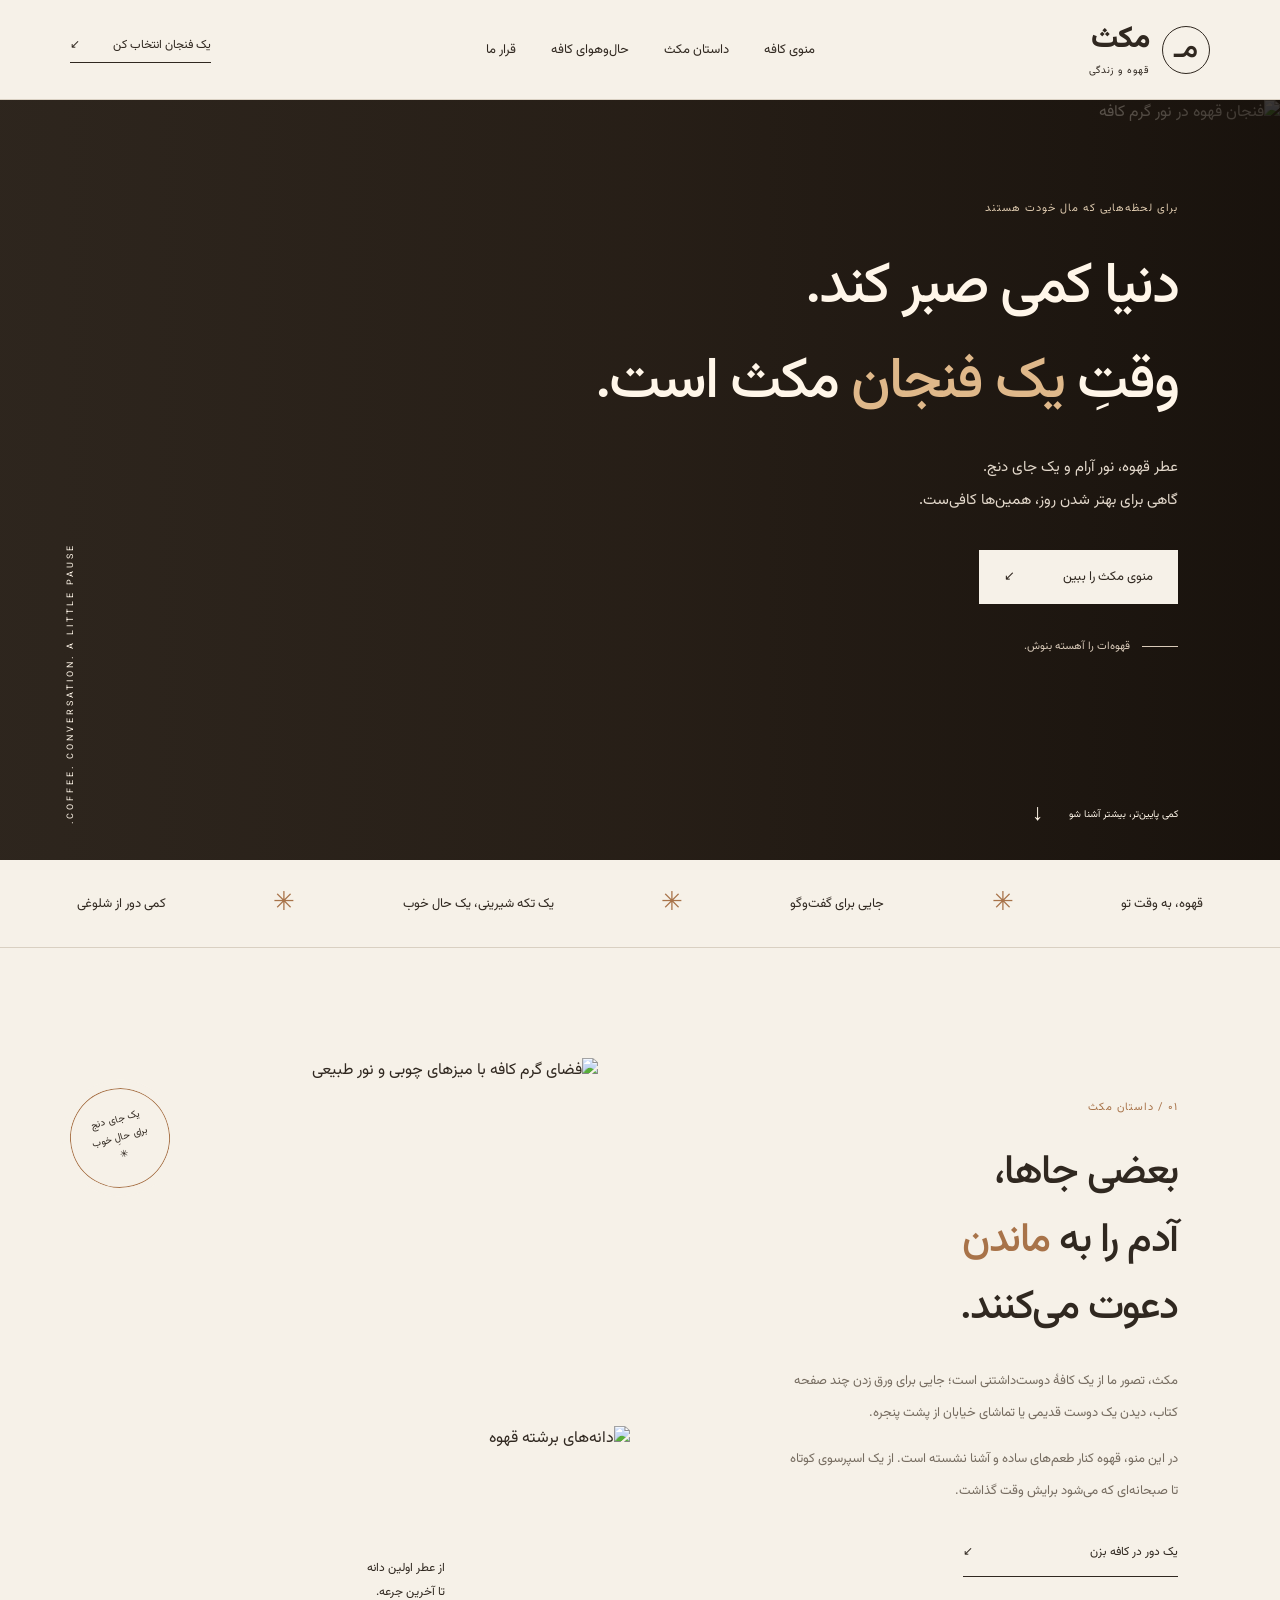
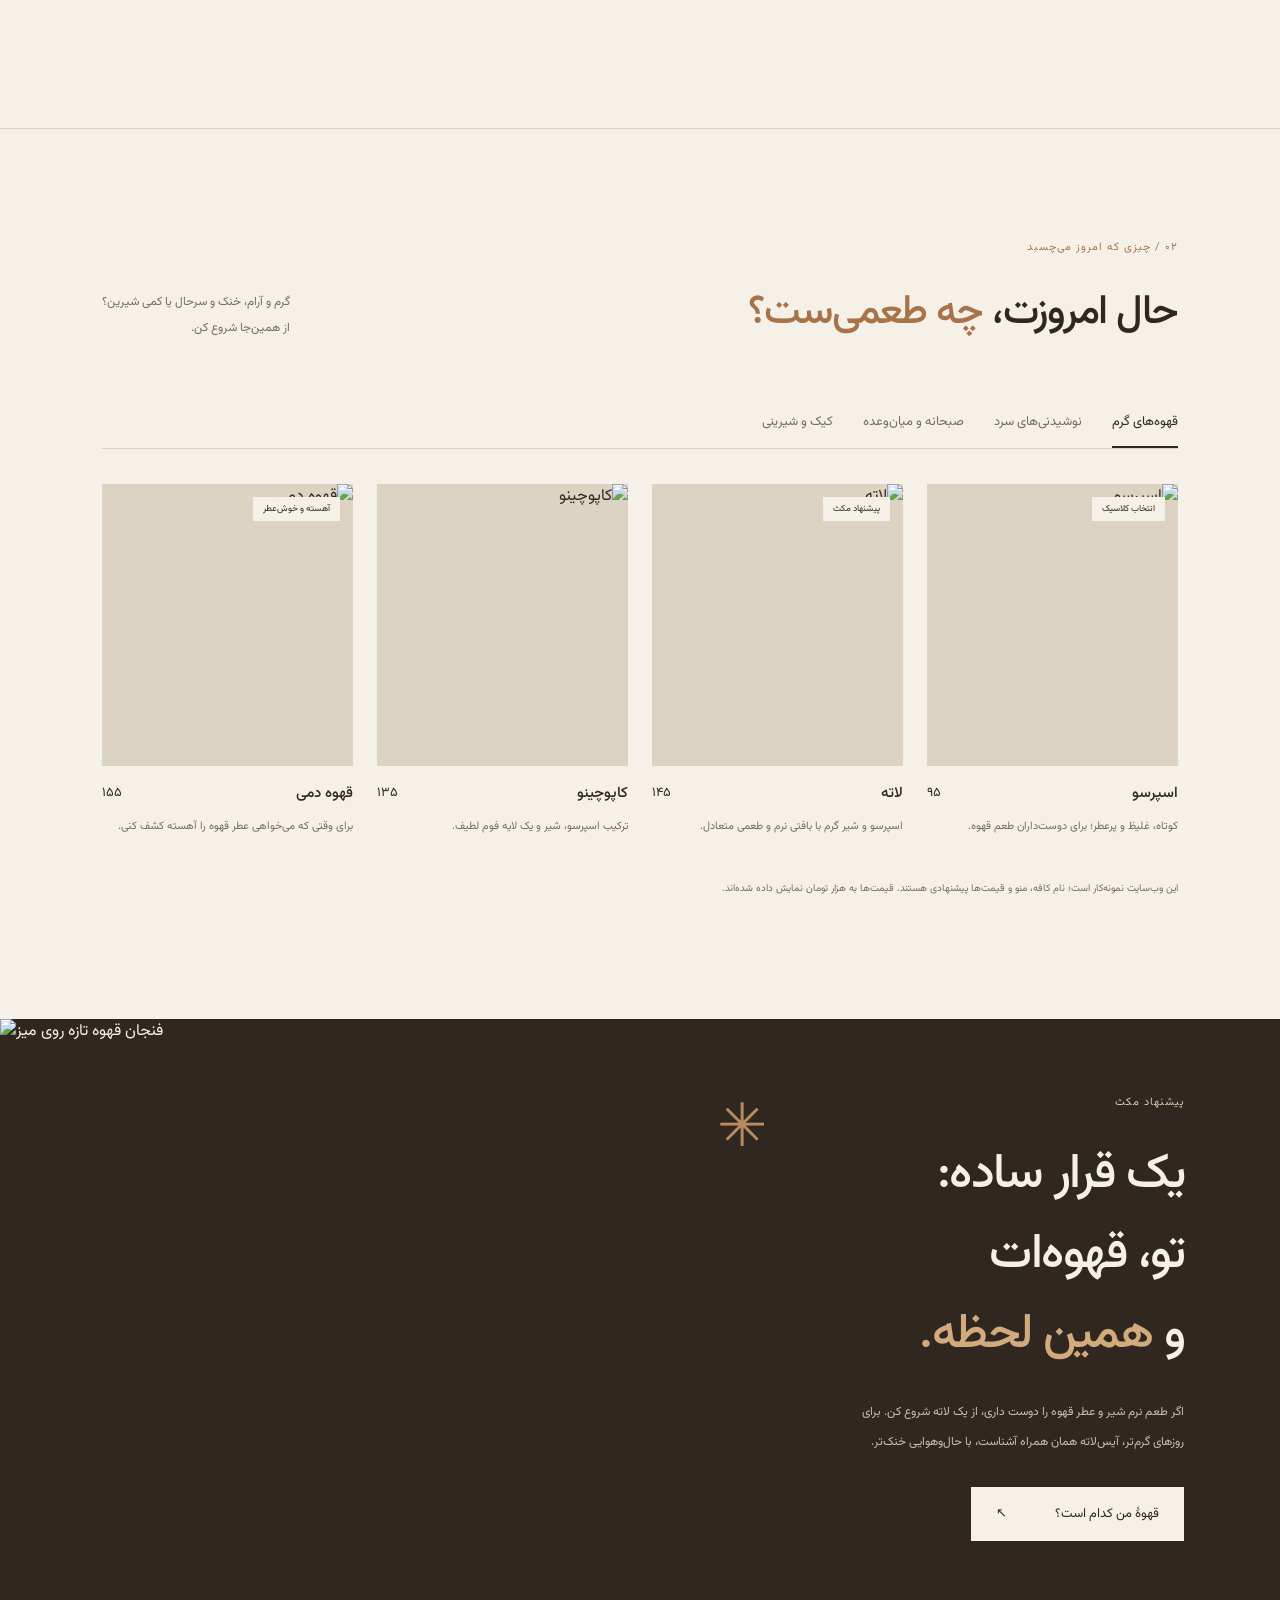
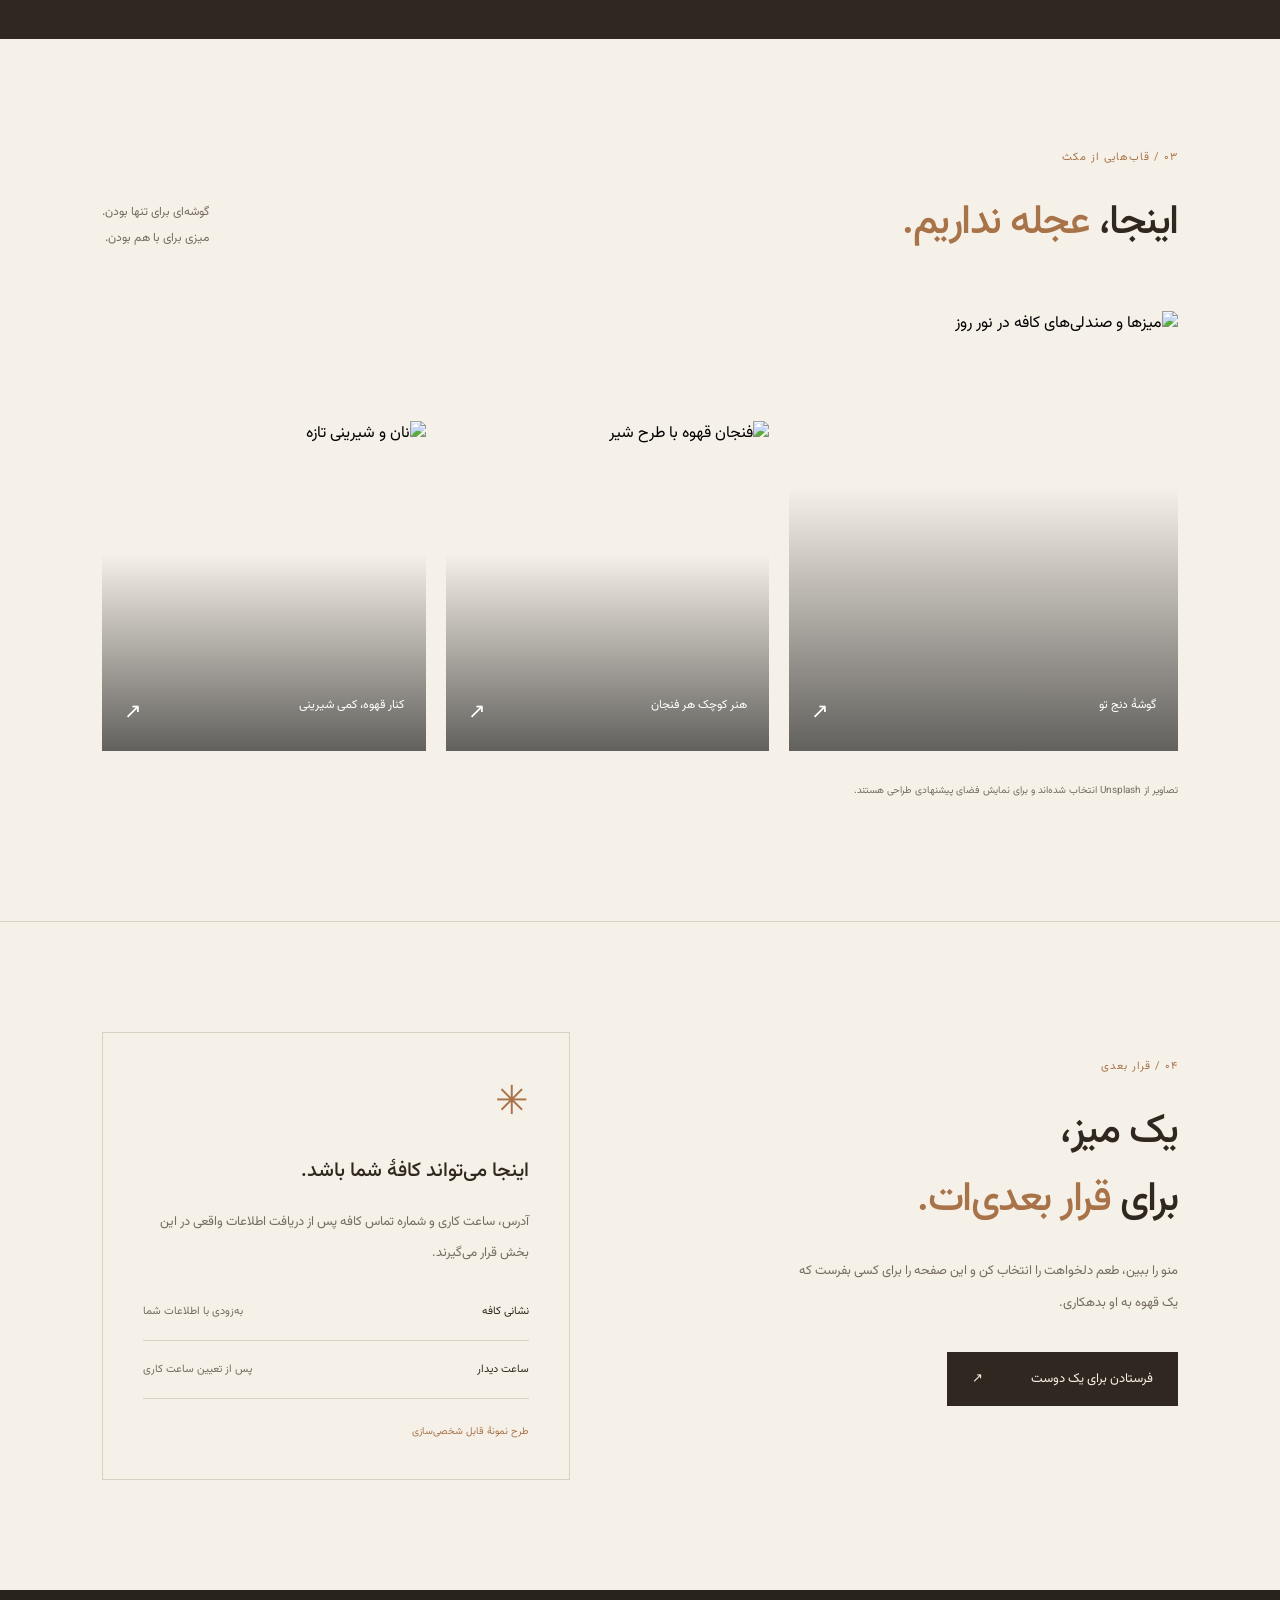
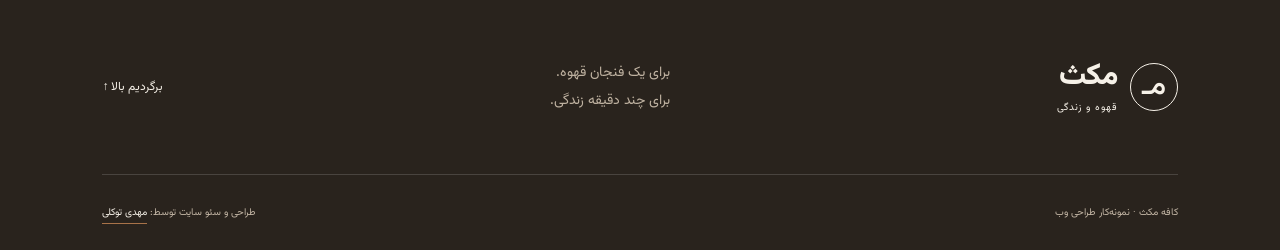
==== index.html @ 76ea0847 "Build Persian cafe website with responsive editorial design and designer signature" ====
<!doctype html>
<html lang="fa" dir="rtl">
<head>
<meta charset="UTF-8"><meta name="viewport" content="width=device-width, initial-scale=1.0">
<title>کافه مکث | قهوه، گفت‌وگو و کمی آرامش</title>
<meta name="description" content="به کافه مکث خوش آمدید؛ منوی قهوه‌های تخصصی، نوشیدنی‌های سرد، صبحانه و کیک را ببینید و طعم موردعلاقه‌تان را پیدا کنید.">
<meta name="theme-color" content="#302820"><meta property="og:title" content="کافه مکث؛ یک فنجان، دور از شتاب"><meta property="og:description" content="قهوه، گفت‌وگو و کمی آرامش"><meta property="og:type" content="website"><meta property="og:image" content="https://images.unsplash.com/photo-1442512595331-e89e73853f31?auto=format&fit=crop&w=1600&q=85">
<link rel="icon" href="data:image/svg+xml,%3Csvg xmlns='http://www.w3.org/2000/svg' viewBox='0 0 64 64'%3E%3Crect width='64' height='64' rx='16' fill='%23302820'/%3E%3Ctext x='9' y='46' font-size='43'%3E☕%3C/text%3E%3C/svg%3E">
<link rel="preconnect" href="https://fonts.googleapis.com"><link rel="preconnect" href="https://fonts.gstatic.com" crossorigin><link href="https://fonts.googleapis.com/css2?family=Vazirmatn:wght@300;400;500;600;700;800;900&display=swap" rel="stylesheet"><link rel="stylesheet" href="assets/style.css"><script src="assets/app.js" defer></script>
</head>
<body>
<a class="skip" href="#main">رفتن به محتوای اصلی</a>
<header><a class="brand" href="#" aria-label="کافه مکث، خانه"><span class="brand-mark">مـ</span><span>مکث<small>قهوه و زندگی</small></span></a><nav aria-label="منوی اصلی" id="navigation"><a href="#menu">منوی کافه</a><a href="#story">داستان مکث</a><a href="#space">حال‌وهوای کافه</a><a href="#visit">قرار ما</a></nav><a class="header-cta" href="#menu">یک فنجان انتخاب کن <span>↙</span></a><button class="nav-toggle" aria-label="باز کردن منو" aria-expanded="false" aria-controls="navigation">☰</button></header>
<main id="main">
<section class="hero"><img class="hero-photo" src="https://images.unsplash.com/photo-1442512595331-e89e73853f31?auto=format&fit=crop&w=2200&q=90" alt="فنجان قهوه در نور گرم کافه" fetchpriority="high"><div class="hero-shade"></div><div class="hero-content"><span class="eyebrow light">برای لحظه‌هایی که مال خودت هستند</span><h1>دنیا کمی صبر کند.<br>وقتِ <em>یک فنجان</em> مکث است.</h1><p>عطر قهوه، نور آرام و یک جای دنج.<br>گاهی برای بهتر شدن روز، همین‌ها کافی‌ست.</p><a class="button cream" href="#menu">منوی مکث را ببین <span>↙</span></a><div class="hero-note"><span class="line"></span>قهوه‌ات را آهسته بنوش.</div></div><a href="#story" class="scroll-note">کمی پایین‌تر، بیشتر آشنا شو <span>↓</span></a><div class="hero-caption">COFFEE. CONVERSATION. A LITTLE PAUSE.</div></section>
<div class="ribbon" aria-hidden="true"><span>قهوه، به وقت تو</span><i>✳</i><span>جایی برای گفت‌وگو</span><i>✳</i><span>یک تکه شیرینی، یک حال خوب</span><i>✳</i><span>کمی دور از شلوغی</span></div>
<section class="intro section" id="story"><div class="intro-copy"><span class="eyebrow">۰۱ / داستان مکث</span><h2>بعضی جاها،<br>آدم را به <em>ماندن</em><br>دعوت می‌کنند.</h2><p>مکث، تصور ما از یک کافهٔ دوست‌داشتنی است؛ جایی برای ورق زدن چند صفحه کتاب، دیدن یک دوست قدیمی یا تماشای خیابان از پشت پنجره.</p><p>در این منو، قهوه کنار طعم‌های ساده و آشنا نشسته است. از یک اسپرسوی کوتاه تا صبحانه‌ای که می‌شود برایش وقت گذاشت.</p><a class="text-link" href="#space">یک دور در کافه بزن <span>↙</span></a></div><div class="story-images"><img loading="lazy" src="https://images.unsplash.com/photo-1501339847302-ac426a4a7cbb?auto=format&fit=crop&w=1000&q=85" alt="فضای گرم کافه با میزهای چوبی و نور طبیعی"><div class="small-photo"><img loading="lazy" src="https://images.unsplash.com/photo-1447933601403-0c6688de566e?auto=format&fit=crop&w=600&q=85" alt="دانه‌های برشته قهوه"><span>از عطر اولین دانه<br>تا آخرین جرعه.</span></div><span class="round-stamp">یک جای دنج<br>برای حالِ خوب<br>✳</span></div></section>
<section class="menu-section section" id="menu"><div class="section-head"><div><span class="eyebrow">۰۲ / چیزی که امروز می‌چسبد</span><h2>حال امروزت، <em>چه طعمی‌ست؟</em></h2></div><p>گرم و آرام، خنک و سرحال یا کمی شیرین؟<br>از همین‌جا شروع کن.</p></div><div class="menu-tabs" role="group" aria-label="دسته‌بندی منو"><button class="active" data-category="coffee" aria-pressed="true">قهوه‌های گرم</button><button data-category="cold" aria-pressed="false">نوشیدنی‌های سرد</button><button data-category="breakfast" aria-pressed="false">صبحانه و میان‌وعده</button><button data-category="cake" aria-pressed="false">کیک و شیرینی</button></div><div id="menu-grid" class="menu-grid" aria-live="polite"></div><p class="menu-disclaimer">این وب‌سایت نمونه‌کار است؛ نام کافه، منو و قیمت‌ها پیشنهادی هستند. قیمت‌ها به هزار تومان نمایش داده شده‌اند.</p></section>
<section class="feature"><div class="feature-image"><img loading="lazy" src="https://images.unsplash.com/photo-1514432324607-a09d9b4aefdd?auto=format&fit=crop&w=1400&q=85" alt="فنجان قهوه تازه روی میز"></div><div class="feature-copy"><span class="eyebrow light">پیشنهاد مکث</span><span class="little-star">✳</span><h2>یک قرار ساده:<br>تو، قهوه‌ات<br>و <em>همین لحظه.</em></h2><p>اگر طعم نرم شیر و عطر قهوه را دوست داری، از یک لاته شروع کن. برای روزهای گرم‌تر، آیس‌لاته همان همراه آشناست، با حال‌وهوایی خنک‌تر.</p><a class="button cream" href="#menu" id="latte-link">قهوهٔ من کدام است؟ <span>↖</span></a></div></section>
<section class="gallery-section section" id="space"><div class="section-head"><div><span class="eyebrow">۰۳ / قاب‌هایی از مکث</span><h2>اینجا، <em>عجله نداریم.</em></h2></div><p>گوشه‌ای برای تنها بودن.<br>میزی برای با هم بودن.</p></div><div class="gallery"><button class="gallery-item tall" data-caption="نور، چوب و یک گوشهٔ آرام"><img loading="lazy" src="https://images.unsplash.com/photo-1554118811-1e0d58224f24?auto=format&fit=crop&w=900&q=85" alt="میزها و صندلی‌های کافه در نور روز"><span>گوشهٔ دنج تو <b>↗</b></span></button><button class="gallery-item" data-caption="قهوه‌ای برای شروع گفت‌وگو"><img loading="lazy" src="https://images.unsplash.com/photo-1495474472287-4d71bcdd2085?auto=format&fit=crop&w=900&q=85" alt="فنجان قهوه با طرح شیر"><span>هنر کوچک هر فنجان <b>↗</b></span></button><button class="gallery-item" data-caption="یک تکه شیرینی کنار فنجان"><img loading="lazy" src="https://images.unsplash.com/photo-1509440159596-0249088772ff?auto=format&fit=crop&w=900&q=85" alt="نان و شیرینی تازه"><span>کنار قهوه، کمی شیرینی <b>↗</b></span></button></div><p class="image-credit">تصاویر از Unsplash انتخاب شده‌اند و برای نمایش فضای پیشنهادی طراحی هستند.</p></section>
<section class="visit section" id="visit"><div><span class="eyebrow">۰۴ / قرار بعدی</span><h2>یک میز،<br>برای <em>قرار بعدی‌ات.</em></h2><p>منو را ببین، طعم دلخواهت را انتخاب کن و این صفحه را برای کسی بفرست که یک قهوه به او بدهکاری.</p><button class="button dark" id="share">فرستادن برای یک دوست <span>↗</span></button><p id="share-status" role="status"></p></div><div class="visit-card"><span class="visit-icon">✳</span><h3>اینجا می‌تواند کافهٔ شما باشد.</h3><p>آدرس، ساعت کاری و شماره تماس کافه پس از دریافت اطلاعات واقعی در این بخش قرار می‌گیرند.</p><div class="contact-row"><span>نشانی کافه</span><strong>به‌زودی با اطلاعات شما</strong></div><div class="contact-row"><span>ساعت دیدار</span><strong>پس از تعیین ساعت کاری</strong></div><span class="sample-label">طرح نمونهٔ قابل شخصی‌سازی</span></div></section>
</main>
<footer><div class="footer-top"><a class="brand" href="#"><span class="brand-mark">مـ</span><span>مکث<small>قهوه و زندگی</small></span></a><p>برای یک فنجان قهوه.<br>برای چند دقیقه زندگی.</p><a href="#main" class="back-top">برگردیم بالا ↑</a></div><div class="footer-bottom"><span>کافه مکث · نمونه‌کار طراحی وب</span><p>طراحی و سئو سایت توسط: <a href="https://mahditavakoli.ir/" target="_blank" rel="noopener noreferrer">مهدی توکلی</a></p></div></footer>
<dialog id="photo-dialog"><button class="close-dialog" aria-label="بستن تصویر">×</button><img alt=""><p></p></dialog>
</body></html>
---- assets/style.css ----
:root{--paper:#f6f1e8;--ink:#302820;--muted:#766c60;--accent:#a87349;--line:#d9d0c2}*{box-sizing:border-box}html{scroll-behavior:smooth;scroll-padding-top:95px}body{margin:0;background:var(--paper);color:var(--ink);font-family:Vazirmatn,sans-serif}button,a{-webkit-tap-highlight-color:transparent}button,input{font:inherit}a{color:inherit;text-decoration:none}button{cursor:pointer}img{display:block;width:100%;height:100%;object-fit:cover}button:focus-visible,a:focus-visible{outline:3px solid #bd8955;outline-offset:6px}.skip{position:absolute;top:-100px;background:white;z-index:50;padding:12px}.skip:focus{top:8px}header{height:100px;display:flex;align-items:center;justify-content:space-between;padding:0 5.5%;border-bottom:1px solid var(--line);background:var(--paper);position:relative;z-index:10}.brand{display:flex;align-items:center;gap:12px;font-size:30px;font-weight:800;line-height:1.1}.brand small{display:block;font-size:10px;font-weight:400;letter-spacing:1px;margin-top:9px}.brand-mark{border:1px solid currentColor;border-radius:50%;height:48px;width:48px;display:grid;place-items:center;font-size:30px;font-weight:500}nav{display:flex;gap:35px;font-size:13px}nav a{position:relative}nav a:after{content:'';position:absolute;bottom:-8px;right:0;width:0;height:1px;background:var(--ink);transition:width .2s}nav a:hover:after{width:100%}.header-cta{border-bottom:1px solid var(--ink);padding-bottom:8px;font-size:12px}.header-cta span{margin-right:30px}.nav-toggle{display:none}.hero{height:min(760px,calc(100svh - 100px));min-height:580px;position:relative;overflow:hidden;color:#fff6e9;background:#302820}.hero-photo{position:absolute;object-position:50% 54%}.hero-shade{position:absolute;inset:0;background:linear-gradient(270deg,rgba(20,14,9,.83),rgba(25,16,9,.4) 50%,rgba(25,16,9,.1))}.hero-content{position:relative;padding:100px 8% 80px;max-width:920px}.eyebrow{font-size:11px;color:var(--accent);letter-spacing:1px;display:block;margin-bottom:24px}.eyebrow.light{color:#dcc8ad}.hero h1{font-size:clamp(40px,4.5vw,70px);font-weight:500;line-height:1.65;letter-spacing:-2px;margin:0 0 20px}em{font-style:normal;color:var(--accent)}.hero em{color:#dfb88a}.hero p{font-size:15px;line-height:2.2;color:#e3d8cb}.button{padding:15px 24px;min-height:54px;display:inline-flex;align-items:center;justify-content:space-between;gap:48px;border:1px solid transparent;font-size:13px;transition:background .2s,transform .2s}.button:hover{transform:translateY(-3px)}.cream{background:var(--paper);color:var(--ink)}.dark{background:var(--ink);color:var(--paper)}.hero .button{margin-top:18px}.hero-note{font-size:11px;display:flex;align-items:center;gap:12px;margin-top:34px;color:#d9cab9}.line{width:36px;height:1px;background:currentColor}.scroll-note{position:absolute;bottom:28px;right:8%;font-size:10px;display:flex;gap:25px;align-items:center}.scroll-note span{font-size:23px}.hero-caption{position:absolute;bottom:36px;left:5%;font-size:9px;letter-spacing:3px;writing-mode:vertical-rl;transform:rotate(180deg)}.ribbon{padding:23px 6%;display:flex;align-items:center;justify-content:space-between;gap:25px;border-bottom:1px solid var(--line);font-size:13px}.ribbon i{font-size:26px;color:var(--accent);font-style:normal}.section{padding:110px 8%;max-width:1600px;margin:auto}.intro{display:grid;grid-template-columns:1fr 1.1fr;gap:12%;align-items:center}h2{font-weight:500;font-size:clamp(32px,3.2vw,50px);line-height:1.65;letter-spacing:-1.5px;margin:0 0 22px}.intro-copy p{font-size:13px;color:var(--muted);line-height:2.5;max-width:390px}.text-link{display:flex;justify-content:space-between;width:215px;border-bottom:1px solid var(--ink);padding:15px 0;font-size:12px;margin-top:20px}.story-images{position:relative;padding-bottom:100px}.story-images>img{height:460px}.small-photo{position:absolute;bottom:0;right:-40px;display:flex;align-items:end;gap:18px}.small-photo img{height:200px;width:175px;border:8px solid var(--paper)}.small-photo span{font-size:12px;line-height:2;margin-bottom:14px}.round-stamp{position:absolute;left:-32px;top:30px;width:100px;height:100px;border-radius:50%;background:var(--paper);border:1px solid var(--accent);outline:8px solid var(--paper);display:grid;place-content:center;text-align:center;font-size:10px;line-height:1.8;transform:rotate(-15deg)}.menu-section{border-top:1px solid var(--line)}.section-head{display:flex;justify-content:space-between;align-items:end;gap:30px}.section-head p{font-size:12px;line-height:2.2;color:var(--muted);margin-bottom:28px}.menu-tabs{display:flex;border-bottom:1px solid var(--line);gap:30px;margin:28px 0 35px}.menu-tabs button{background:none;border:0;border-bottom:2px solid transparent;color:var(--muted);padding:14px 0;font-size:13px;white-space:nowrap}.menu-tabs button.active{border-color:var(--ink);color:var(--ink)}.menu-grid{display:grid;grid-template-columns:repeat(4,1fr);gap:24px;min-height:340px}.menu-card{animation:appear .35s ease}.menu-photo{aspect-ratio:4/4.5;overflow:hidden;background:#ddd3c3;position:relative}.menu-photo img{transition:transform .6s}.menu-card:hover img{transform:scale(1.045)}.menu-tag{position:absolute;top:13px;right:13px;background:var(--paper);padding:5px 10px;font-size:9px}.menu-name{display:flex;justify-content:space-between;align-items:center;gap:10px;margin-top:16px}.menu-name h3{font-size:15px;font-weight:500;margin:0}.price{font-size:13px}.menu-card p{color:var(--muted);font-size:11px;line-height:2;max-width:250px}.menu-disclaimer,.image-credit{font-size:10px;color:var(--muted);line-height:2;margin-top:30px}.feature{display:grid;grid-template-columns:1fr 1fr;direction:ltr;background:var(--ink);color:var(--paper)}.feature-image{min-height:620px}.feature-copy{direction:rtl;position:relative;padding:75px 15%}.feature-copy h2{font-size:clamp(35px,3.8vw,59px)}.feature-copy em{color:#d2aa7c}.feature-copy p{font-size:12px;line-height:2.5;color:#c8bfb1;max-width:350px;margin-bottom:30px}.little-star{position:absolute;left:12%;top:65px;font-size:60px;color:#b58b5f}.gallery{display:grid;grid-template-columns:1.2fr 1fr 1fr;gap:20px;align-items:end;margin-top:32px}.gallery-item{position:relative;background:none;padding:0;border:0;height:330px;overflow:hidden;text-align:right}.gallery-item.tall{height:440px}.gallery-item:after{content:'';position:absolute;inset:40% 0 0;background:linear-gradient(transparent,#0009)}.gallery-item img{transition:transform .6s}.gallery-item:hover img{transform:scale(1.05)}.gallery-item span{position:absolute;z-index:1;bottom:22px;right:22px;left:22px;color:white;font-size:12px;display:flex;justify-content:space-between}.gallery-item b{font-size:21px;font-weight:400}.visit{border-top:1px solid var(--line);display:grid;grid-template-columns:1fr 1fr;gap:13%;align-items:center}.visit>div>p{font-size:13px;line-height:2.4;color:var(--muted);max-width:390px}.visit .button{margin-top:20px}.visit-card{border:1px solid var(--line);padding:40px}.visit-icon{font-size:40px;color:var(--accent)}.visit-card h3{font-size:20px;font-weight:500}.contact-row{display:flex;justify-content:space-between;padding:20px 0;border-bottom:1px solid var(--line);gap:20px;font-size:11px}.contact-row strong{font-weight:400;color:var(--muted)}.sample-label{font-size:10px;color:var(--accent);display:block;margin-top:25px}footer{background:#29231d;color:var(--paper);padding:55px 8% 0}.footer-top{display:flex;align-items:center;justify-content:space-between;padding-bottom:45px}.footer-top>p{font-size:14px;line-height:2;color:#bfb2a1}.back-top{font-size:12px}.footer-bottom{display:flex;justify-content:space-between;align-items:center;border-top:1px solid #ffffff26;padding:20px 0;font-size:10px;color:#c3b6a5}.footer-bottom a{color:var(--paper);border-bottom:1px solid #a87349;padding-bottom:3px}dialog{padding:0;border:0;background:var(--ink);color:var(--paper);max-width:850px;width:90%;overflow:visible}dialog::backdrop{background:#130f0be0}dialog img{max-height:75vh;object-fit:contain}dialog p{padding:0 20px;font-size:13px}.close-dialog{position:absolute;top:10px;left:10px;border:0;border-radius:50%;background:var(--paper);height:40px;width:40px;font-size:28px;line-height:1}#share-status{font-size:12px;min-height:24px}@keyframes appear{from{opacity:0;transform:translateY(10px)}to{opacity:1;transform:translateY(0)}}@media(min-width:1500px){.hero-content{padding-top:120px}}@media(max-width:1000px){nav{gap:20px}.header-cta{display:none}.section{padding:80px 6%}.intro{gap:8%}.story-images>img{height:400px}.small-photo{right:-20px}.menu-grid{gap:16px}.feature-copy{padding:60px 10%}.feature-image{min-height:580px}.little-star{font-size:35px;left:8%}.gallery-item{height:270px}.gallery-item.tall{height:350px}.visit{gap:7%}.visit-card{padding:28px}}@media(max-width:700px){header{height:80px;padding:0 6%}.brand{font-size:25px}.brand-mark{width:42px;height:42px}.nav-toggle{display:block;border:1px solid var(--line);background:none;width:42px;height:42px;font-size:21px}nav{display:none;position:absolute;top:80px;left:0;right:0;background:var(--paper);padding:25px 6%;border-bottom:1px solid var(--line)}nav.open{display:flex;flex-direction:column;gap:25px}.hero{height:700px;min-height:0;max-height:calc(100svh - 80px)}.hero-content{padding:75px 7% 70px}.hero h1{font-size:38px;letter-spacing:-1px}.hero p{font-size:13px}.hero-photo{object-position:40% center}.hero-shade{background:linear-gradient(270deg,#18110be0,#18110b60)}.hero-caption{display:none}.hero-note{margin-top:24px}.scroll-note{right:7%;bottom:20px}.ribbon{padding:20px 6%;gap:18px;font-size:10px;overflow:hidden;white-space:nowrap}.ribbon span:nth-last-child(1),.ribbon i:nth-last-child(2){display:none}.section{padding:65px 7%}.intro{grid-template-columns:1fr;gap:40px}.intro h2 br:nth-of-type(2){display:none}.intro-copy p{max-width:none}.story-images{margin-right:18px;margin-left:15px;padding-bottom:90px}.story-images>img{height:350px}.small-photo img{width:140px;height:170px}.round-stamp{left:-20px;top:25px;width:85px;height:85px}.section-head{display:block}.section-head p{margin:0 0 20px}h2{font-size:32px}.eyebrow{margin-bottom:18px;font-size:10px}.menu-tabs{overflow-x:auto;gap:24px;margin-top:15px}.menu-tabs button{font-size:11px}.menu-grid{grid-template-columns:1fr 1fr;gap:25px 16px;min-height:600px}.menu-name h3{font-size:13px}.price{font-size:11px}.menu-tag{font-size:8px;padding:4px 7px;right:8px;top:8px}.menu-card p{font-size:10px}.feature{grid-template-columns:1fr}.feature-image{height:340px;min-height:0}.feature-copy{padding:50px 7% 60px}.feature-copy h2{font-size:40px}.little-star{top:50px;left:10%;font-size:55px}.gallery{grid-template-columns:1fr 1fr;gap:14px}.gallery-item.tall{grid-column:1/-1;height:310px}.gallery-item{height:250px}.gallery-item span{font-size:10px;right:12px;left:12px;bottom:15px}.visit{grid-template-columns:1fr;gap:30px}.visit-card{padding:25px}.footer-top{flex-wrap:wrap;gap:25px}.footer-top>p{font-size:12px}.back-top{width:100%;font-size:11px}.footer-bottom{align-items:start;flex-direction:column;gap:5px;font-size:10px}.contact-row{font-size:10px}.hero .button{margin-top:12px}.image-credit{font-size:9px}}@media(prefers-reduced-motion:reduce){html{scroll-behavior:auto}*,*:before,*:after{animation:none!important;transition:none!important}}
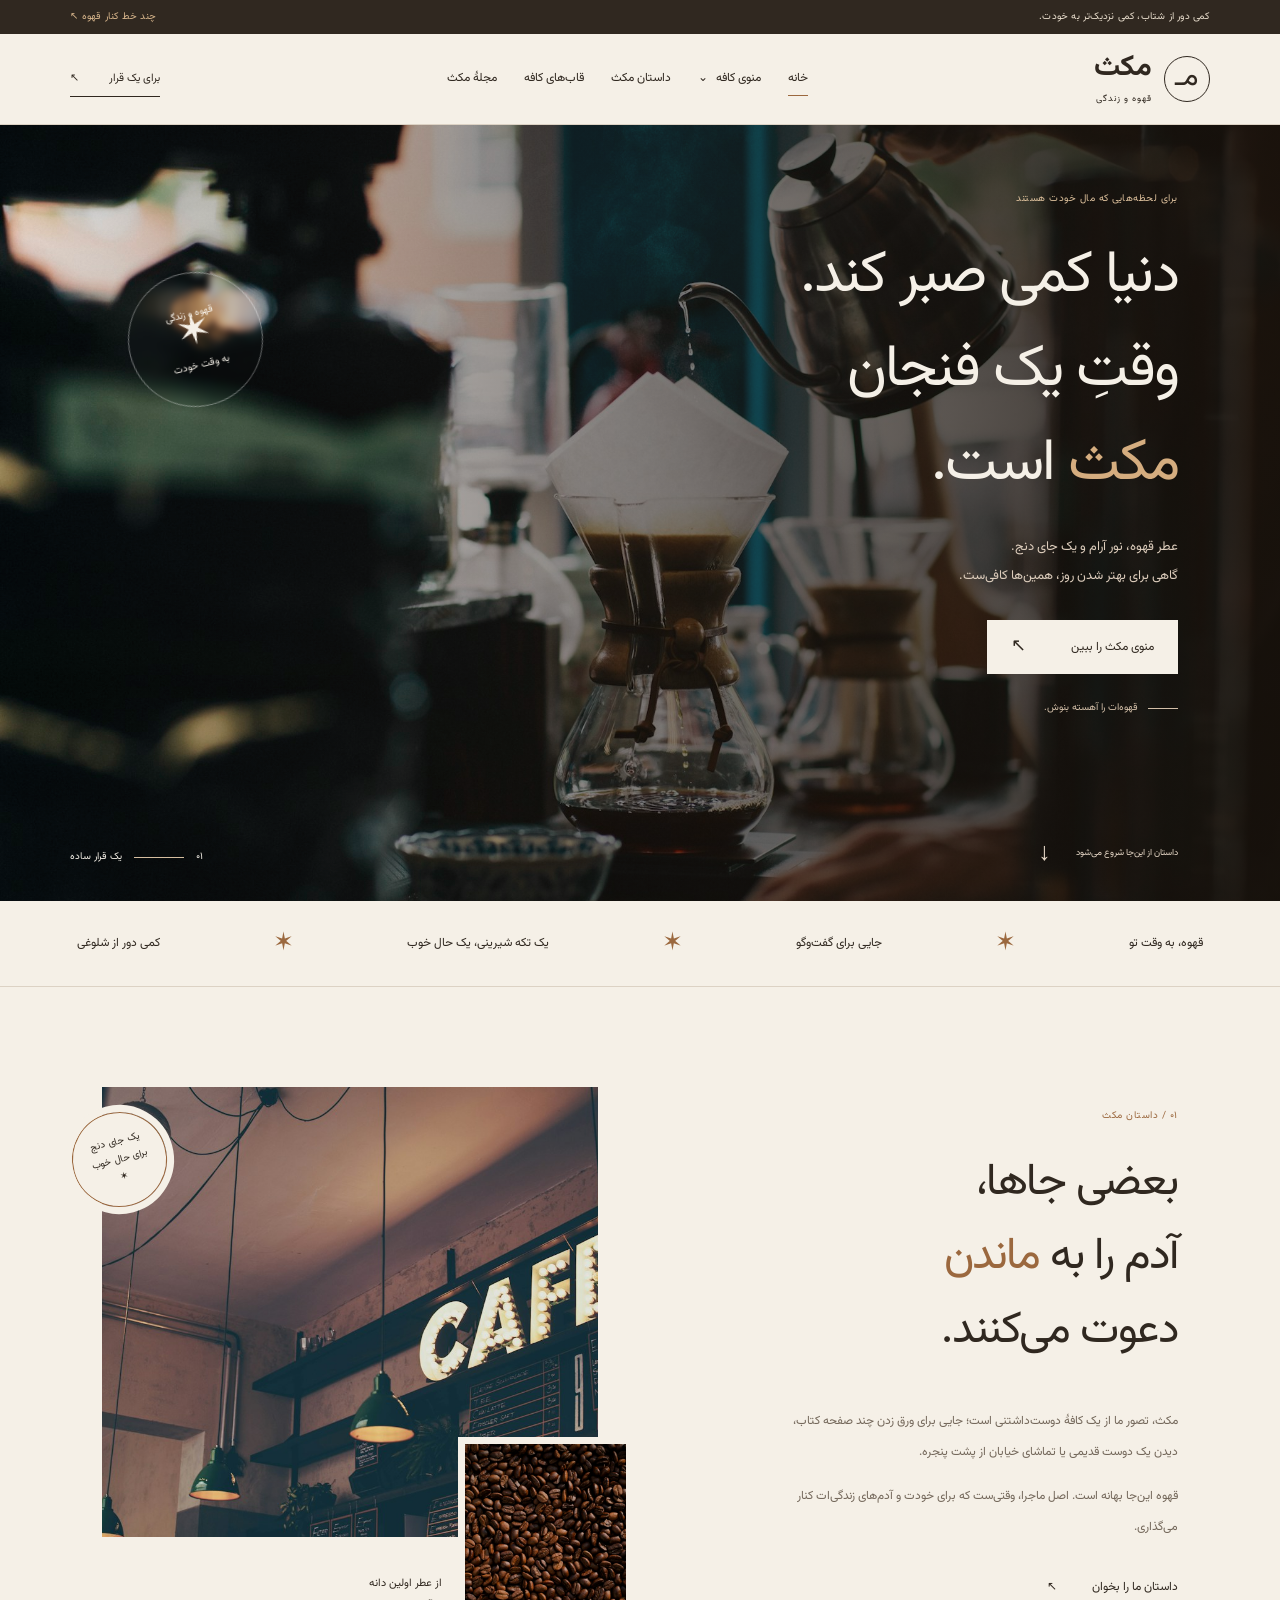
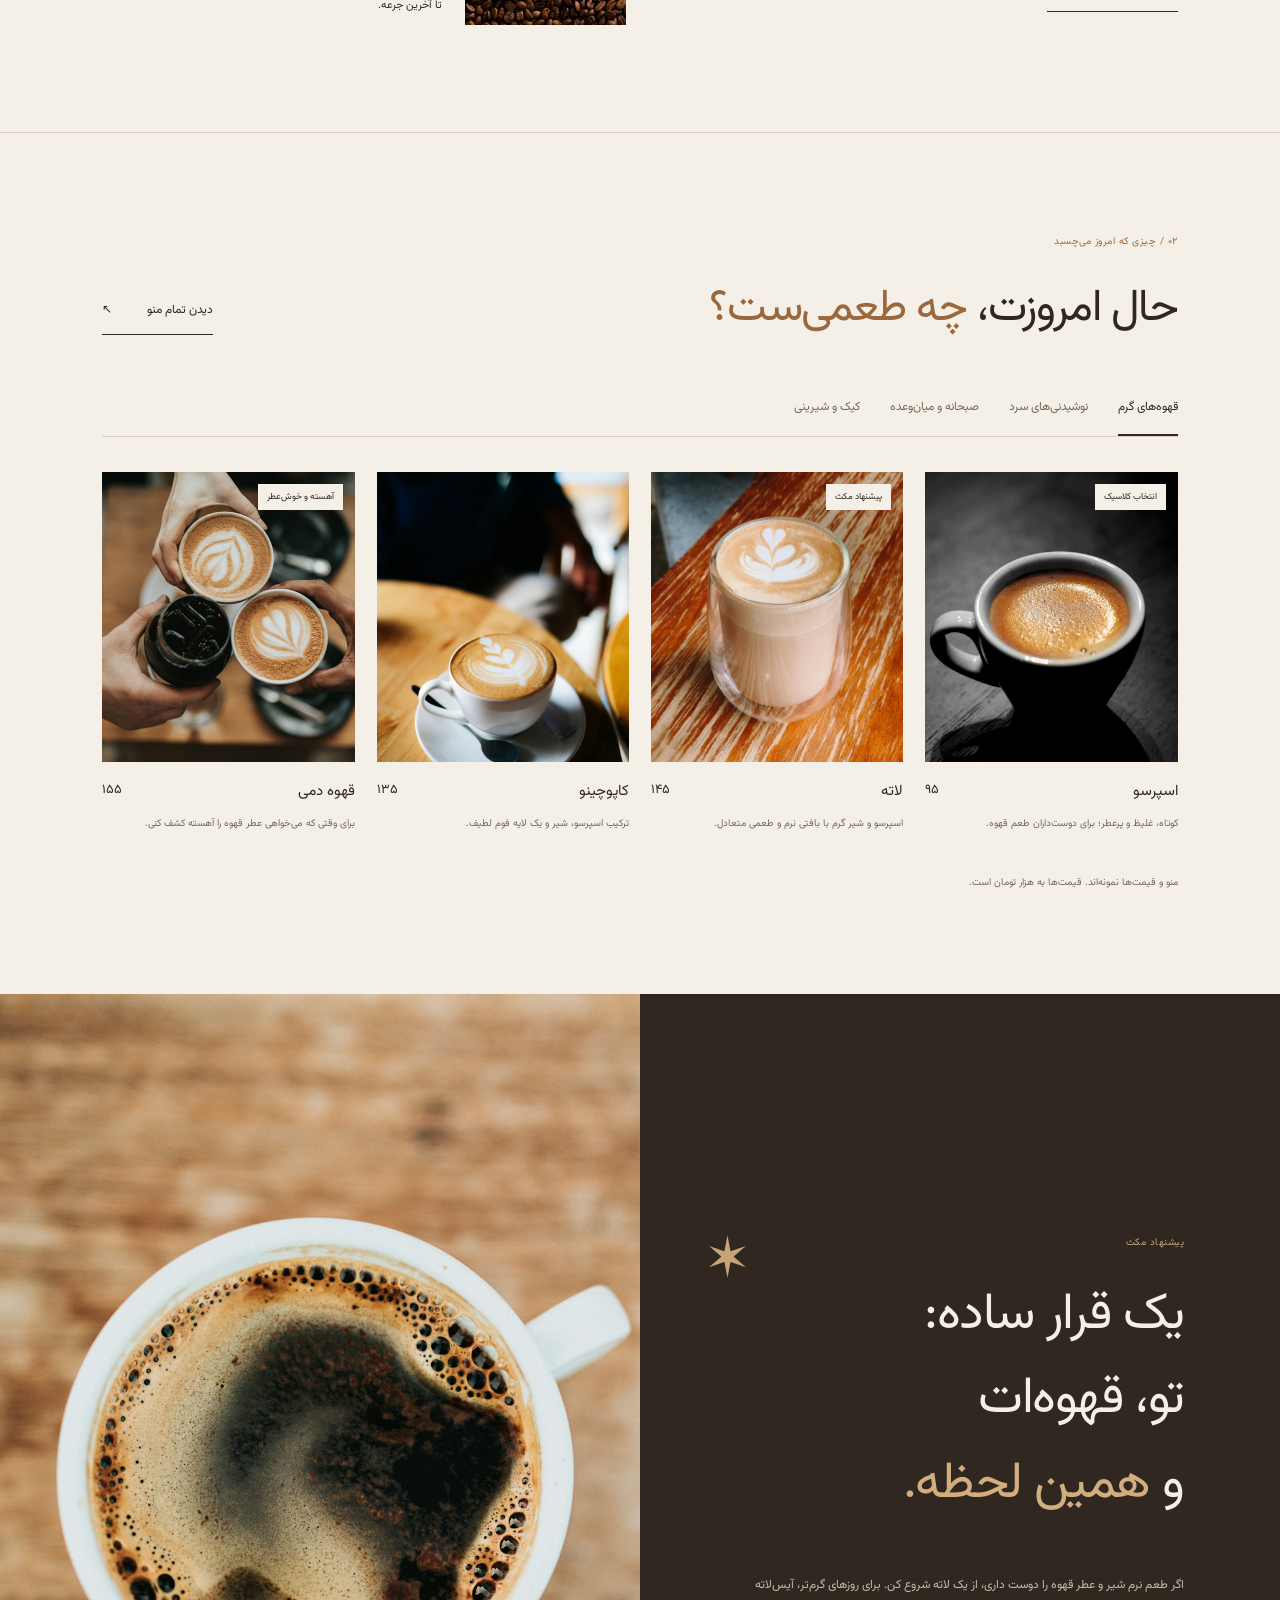
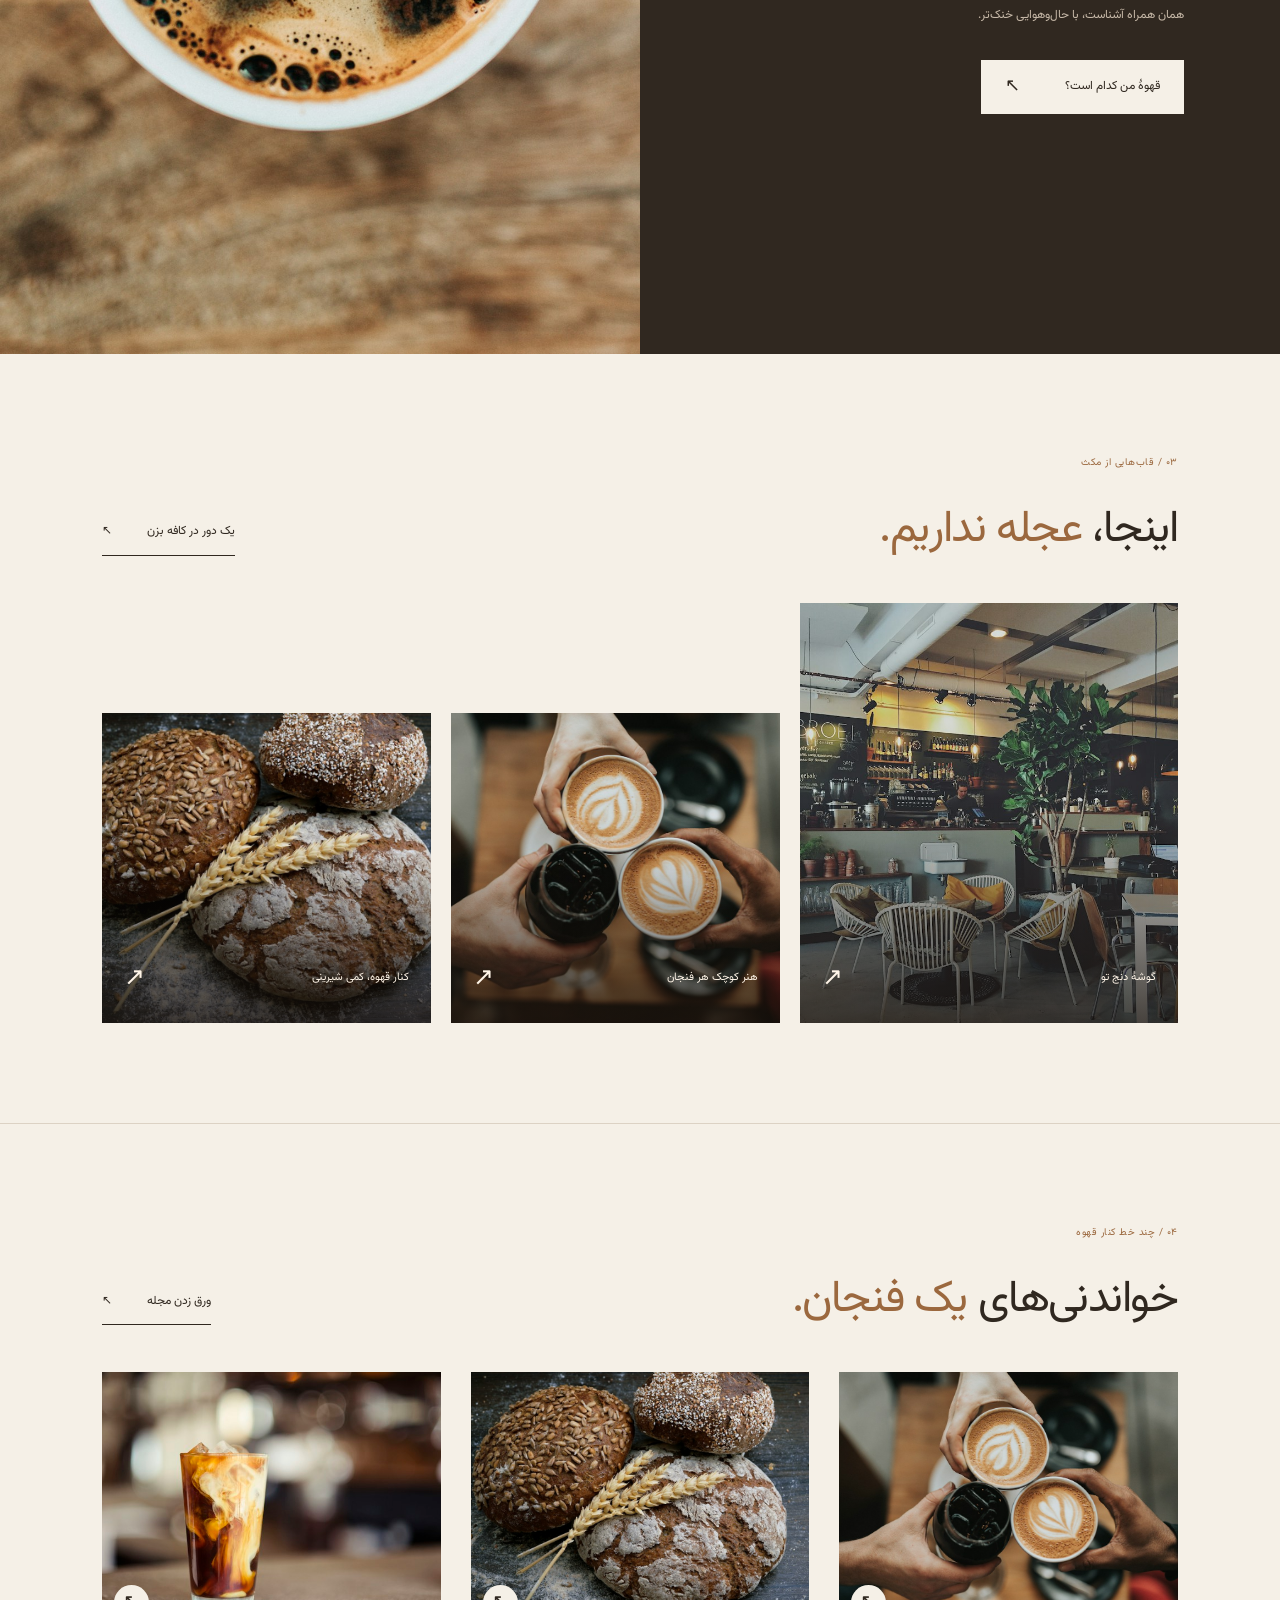
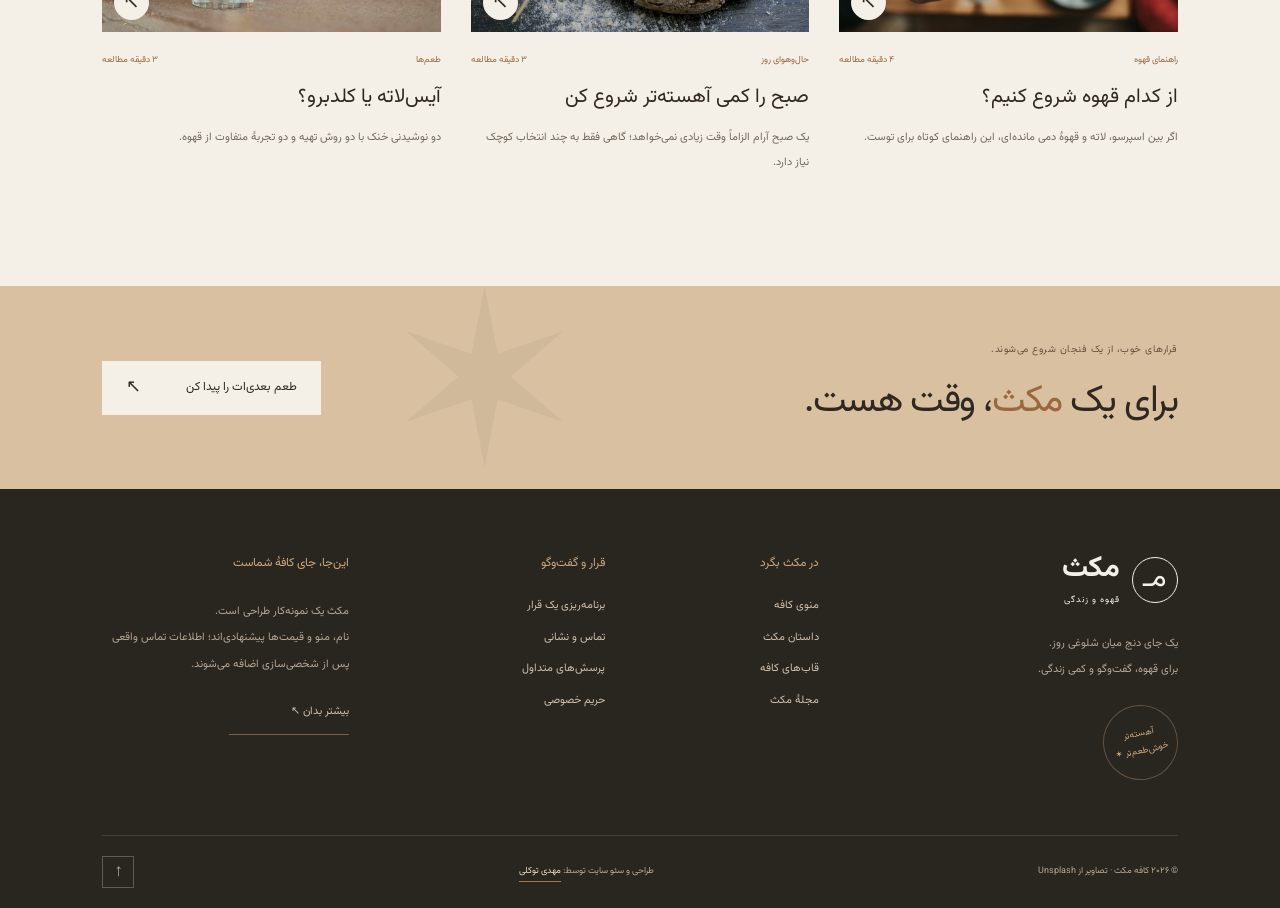
==== commit ade1a21e: "Expand cafe into complete Persian website with mega menu, editorial pages and accessible motion" ====
--- a/index.html
+++ b/index.html
@@ -1,25 +1,6 @@
-<!doctype html>
-<html lang="fa" dir="rtl">
-<head>
-<meta charset="UTF-8"><meta name="viewport" content="width=device-width, initial-scale=1.0">
-<title>کافه مکث | قهوه، گفت‌وگو و کمی آرامش</title>
-<meta name="description" content="به کافه مکث خوش آمدید؛ منوی قهوه‌های تخصصی، نوشیدنی‌های سرد، صبحانه و کیک را ببینید و طعم موردعلاقه‌تان را پیدا کنید.">
-<meta name="theme-color" content="#302820"><meta property="og:title" content="کافه مکث؛ یک فنجان، دور از شتاب"><meta property="og:description" content="قهوه، گفت‌وگو و کمی آرامش"><meta property="og:type" content="website"><meta property="og:image" content="https://images.unsplash.com/photo-1442512595331-e89e73853f31?auto=format&fit=crop&w=1600&q=85">
-<link rel="icon" href="data:image/svg+xml,%3Csvg xmlns='http://www.w3.org/2000/svg' viewBox='0 0 64 64'%3E%3Crect width='64' height='64' rx='16' fill='%23302820'/%3E%3Ctext x='9' y='46' font-size='43'%3E☕%3C/text%3E%3C/svg%3E">
-<link rel="preconnect" href="https://fonts.googleapis.com"><link rel="preconnect" href="https://fonts.gstatic.com" crossorigin><link href="https://fonts.googleapis.com/css2?family=Vazirmatn:wght@300;400;500;600;700;800;900&display=swap" rel="stylesheet"><link rel="stylesheet" href="assets/style.css"><script src="assets/app.js" defer></script>
-</head>
-<body>
-<a class="skip" href="#main">رفتن به محتوای اصلی</a>
-<header><a class="brand" href="#" aria-label="کافه مکث، خانه"><span class="brand-mark">مـ</span><span>مکث<small>قهوه و زندگی</small></span></a><nav aria-label="منوی اصلی" id="navigation"><a href="#menu">منوی کافه</a><a href="#story">داستان مکث</a><a href="#space">حال‌وهوای کافه</a><a href="#visit">قرار ما</a></nav><a class="header-cta" href="#menu">یک فنجان انتخاب کن <span>↙</span></a><button class="nav-toggle" aria-label="باز کردن منو" aria-expanded="false" aria-controls="navigation">☰</button></header>
-<main id="main">
-<section class="hero"><img class="hero-photo" src="https://images.unsplash.com/photo-1442512595331-e89e73853f31?auto=format&fit=crop&w=2200&q=90" alt="فنجان قهوه در نور گرم کافه" fetchpriority="high"><div class="hero-shade"></div><div class="hero-content"><span class="eyebrow light">برای لحظه‌هایی که مال خودت هستند</span><h1>دنیا کمی صبر کند.<br>وقتِ <em>یک فنجان</em> مکث است.</h1><p>عطر قهوه، نور آرام و یک جای دنج.<br>گاهی برای بهتر شدن روز، همین‌ها کافی‌ست.</p><a class="button cream" href="#menu">منوی مکث را ببین <span>↙</span></a><div class="hero-note"><span class="line"></span>قهوه‌ات را آهسته بنوش.</div></div><a href="#story" class="scroll-note">کمی پایین‌تر، بیشتر آشنا شو <span>↓</span></a><div class="hero-caption">COFFEE. CONVERSATION. A LITTLE PAUSE.</div></section>
-<div class="ribbon" aria-hidden="true"><span>قهوه، به وقت تو</span><i>✳</i><span>جایی برای گفت‌وگو</span><i>✳</i><span>یک تکه شیرینی، یک حال خوب</span><i>✳</i><span>کمی دور از شلوغی</span></div>
-<section class="intro section" id="story"><div class="intro-copy"><span class="eyebrow">۰۱ / داستان مکث</span><h2>بعضی جاها،<br>آدم را به <em>ماندن</em><br>دعوت می‌کنند.</h2><p>مکث، تصور ما از یک کافهٔ دوست‌داشتنی است؛ جایی برای ورق زدن چند صفحه کتاب، دیدن یک دوست قدیمی یا تماشای خیابان از پشت پنجره.</p><p>در این منو، قهوه کنار طعم‌های ساده و آشنا نشسته است. از یک اسپرسوی کوتاه تا صبحانه‌ای که می‌شود برایش وقت گذاشت.</p><a class="text-link" href="#space">یک دور در کافه بزن <span>↙</span></a></div><div class="story-images"><img loading="lazy" src="https://images.unsplash.com/photo-1501339847302-ac426a4a7cbb?auto=format&fit=crop&w=1000&q=85" alt="فضای گرم کافه با میزهای چوبی و نور طبیعی"><div class="small-photo"><img loading="lazy" src="https://images.unsplash.com/photo-1447933601403-0c6688de566e?auto=format&fit=crop&w=600&q=85" alt="دانه‌های برشته قهوه"><span>از عطر اولین دانه<br>تا آخرین جرعه.</span></div><span class="round-stamp">یک جای دنج<br>برای حالِ خوب<br>✳</span></div></section>
-<section class="menu-section section" id="menu"><div class="section-head"><div><span class="eyebrow">۰۲ / چیزی که امروز می‌چسبد</span><h2>حال امروزت، <em>چه طعمی‌ست؟</em></h2></div><p>گرم و آرام، خنک و سرحال یا کمی شیرین؟<br>از همین‌جا شروع کن.</p></div><div class="menu-tabs" role="group" aria-label="دسته‌بندی منو"><button class="active" data-category="coffee" aria-pressed="true">قهوه‌های گرم</button><button data-category="cold" aria-pressed="false">نوشیدنی‌های سرد</button><button data-category="breakfast" aria-pressed="false">صبحانه و میان‌وعده</button><button data-category="cake" aria-pressed="false">کیک و شیرینی</button></div><div id="menu-grid" class="menu-grid" aria-live="polite"></div><p class="menu-disclaimer">این وب‌سایت نمونه‌کار است؛ نام کافه، منو و قیمت‌ها پیشنهادی هستند. قیمت‌ها به هزار تومان نمایش داده شده‌اند.</p></section>
-<section class="feature"><div class="feature-image"><img loading="lazy" src="https://images.unsplash.com/photo-1514432324607-a09d9b4aefdd?auto=format&fit=crop&w=1400&q=85" alt="فنجان قهوه تازه روی میز"></div><div class="feature-copy"><span class="eyebrow light">پیشنهاد مکث</span><span class="little-star">✳</span><h2>یک قرار ساده:<br>تو، قهوه‌ات<br>و <em>همین لحظه.</em></h2><p>اگر طعم نرم شیر و عطر قهوه را دوست داری، از یک لاته شروع کن. برای روزهای گرم‌تر، آیس‌لاته همان همراه آشناست، با حال‌وهوایی خنک‌تر.</p><a class="button cream" href="#menu" id="latte-link">قهوهٔ من کدام است؟ <span>↖</span></a></div></section>
-<section class="gallery-section section" id="space"><div class="section-head"><div><span class="eyebrow">۰۳ / قاب‌هایی از مکث</span><h2>اینجا، <em>عجله نداریم.</em></h2></div><p>گوشه‌ای برای تنها بودن.<br>میزی برای با هم بودن.</p></div><div class="gallery"><button class="gallery-item tall" data-caption="نور، چوب و یک گوشهٔ آرام"><img loading="lazy" src="https://images.unsplash.com/photo-1554118811-1e0d58224f24?auto=format&fit=crop&w=900&q=85" alt="میزها و صندلی‌های کافه در نور روز"><span>گوشهٔ دنج تو <b>↗</b></span></button><button class="gallery-item" data-caption="قهوه‌ای برای شروع گفت‌وگو"><img loading="lazy" src="https://images.unsplash.com/photo-1495474472287-4d71bcdd2085?auto=format&fit=crop&w=900&q=85" alt="فنجان قهوه با طرح شیر"><span>هنر کوچک هر فنجان <b>↗</b></span></button><button class="gallery-item" data-caption="یک تکه شیرینی کنار فنجان"><img loading="lazy" src="https://images.unsplash.com/photo-1509440159596-0249088772ff?auto=format&fit=crop&w=900&q=85" alt="نان و شیرینی تازه"><span>کنار قهوه، کمی شیرینی <b>↗</b></span></button></div><p class="image-credit">تصاویر از Unsplash انتخاب شده‌اند و برای نمایش فضای پیشنهادی طراحی هستند.</p></section>
-<section class="visit section" id="visit"><div><span class="eyebrow">۰۴ / قرار بعدی</span><h2>یک میز،<br>برای <em>قرار بعدی‌ات.</em></h2><p>منو را ببین، طعم دلخواهت را انتخاب کن و این صفحه را برای کسی بفرست که یک قهوه به او بدهکاری.</p><button class="button dark" id="share">فرستادن برای یک دوست <span>↗</span></button><p id="share-status" role="status"></p></div><div class="visit-card"><span class="visit-icon">✳</span><h3>اینجا می‌تواند کافهٔ شما باشد.</h3><p>آدرس، ساعت کاری و شماره تماس کافه پس از دریافت اطلاعات واقعی در این بخش قرار می‌گیرند.</p><div class="contact-row"><span>نشانی کافه</span><strong>به‌زودی با اطلاعات شما</strong></div><div class="contact-row"><span>ساعت دیدار</span><strong>پس از تعیین ساعت کاری</strong></div><span class="sample-label">طرح نمونهٔ قابل شخصی‌سازی</span></div></section>
-</main>
-<footer><div class="footer-top"><a class="brand" href="#"><span class="brand-mark">مـ</span><span>مکث<small>قهوه و زندگی</small></span></a><p>برای یک فنجان قهوه.<br>برای چند دقیقه زندگی.</p><a href="#main" class="back-top">برگردیم بالا ↑</a></div><div class="footer-bottom"><span>کافه مکث · نمونه‌کار طراحی وب</span><p>طراحی و سئو سایت توسط: <a href="https://mahditavakoli.ir/" target="_blank" rel="noopener noreferrer">مهدی توکلی</a></p></div></footer>
-<dialog id="photo-dialog"><button class="close-dialog" aria-label="بستن تصویر">×</button><img alt=""><p></p></dialog>
-</body></html>
+<!doctype html><html lang="fa" dir="rtl"><head><meta charset="UTF-8"><meta name="viewport" content="width=device-width,initial-scale=1"><title>یک فنجان، دور از شتاب | کافه مکث</title><meta name="description" content="کافه مکث؛ منوی قهوه، صبحانه و شیرینی، قاب‌های کافه و خواندنی‌های یک فنجان."><meta name="theme-color" content="#302820"><meta property="og:title" content="یک فنجان، دور از شتاب | کافه مکث"><meta property="og:description" content="کافه مکث؛ منوی قهوه، صبحانه و شیرینی، قاب‌های کافه و خواندنی‌های یک فنجان."><meta property="og:type" content="website"><meta property="og:url" content="https://mahdi-1949.github.io/cafeshop/"><meta property="og:image" content="https://mahdi-1949.github.io/cafeshop/assets/images/hero.jpg"><meta name="twitter:card" content="summary_large_image"><link rel="canonical" href="https://mahdi-1949.github.io/cafeshop/"><link rel="icon" href="assets/favicon.svg" type="image/svg+xml"><link rel="preload" href="assets/font.ttf" as="font" type="font/ttf" crossorigin><link rel="stylesheet" href="assets/style.css"><script src="assets/app.js" defer></script></head><body id="top" data-page="index.html"><a href="#main" class="skip">رفتن به محتوای اصلی</a><div class="topline"><span>کمی دور از شتاب، کمی نزدیک‌تر به خودت.</span><a href="journal.html">چند خط کنار قهوه ↖</a></div><header class="site-header"><div class="header-inner"><a class="brand" href="index.html" aria-label="کافه مکث؛ صفحه اصلی"><span class="brand-symbol" aria-hidden="true">مـ</span><span>مکث<small>قهوه و زندگی</small></span></a><nav id="navigation" aria-label="منوی اصلی"><a href="index.html" aria-current="page">خانه</a><div class="mega-wrap"><button class="mega-toggle" aria-controls="mega-menu" aria-expanded="false">منوی کافه <span aria-hidden="true">⌄</span></button><div id="mega-menu" class="mega-menu" hidden><div class="mega-intro"><span class="eyebrow">به سلیقهٔ تو</span><h2>امروز چه<br>طعمی می‌چسبد؟</h2><a class="text-link" href="menu.html">دیدن تمام منو<span aria-hidden="true">↖</span></a></div><div class="mega-links"><a href="menu.html?category=coffee"><b>۰۱</b><span>قهوه‌های گرم<small>از اسپرسو تا قهوهٔ دمی</small></span>↖</a><a href="menu.html?category=cold"><b>۰۲</b><span>نوشیدنی‌های سرد<small>یک جرعه خنکی</small></span>↖</a><a href="menu.html?category=breakfast"><b>۰۳</b><span>صبحانه و میان‌وعده<small>برای شروع‌های آرام</small></span>↖</a><a href="menu.html?category=cake"><b>۰۴</b><span>کیک و شیرینی<small>همراه شیرین فنجانت</small></span>↖</a></div><a class="mega-photo" href="menu.html?category=coffee"><img src="assets/images/coffee-1.jpg" alt="لاته با طرح شیر" class="" loading="lazy" decoding="async"><span>یک لاته، یک مکث کوتاه ↖</span></a></div></div><a href="about.html">داستان مکث</a><a href="gallery.html">قاب‌های کافه</a><a href="journal.html">مجلهٔ مکث</a></nav><a class="header-cta" href="visit.html">برای یک قرار <span>↖</span></a><button class="nav-toggle" aria-controls="navigation" aria-expanded="false" aria-label="باز کردن منو"><span></span><span></span></button></div></header><main id="main"><section class="hero"><div class="hero-image"><img src="assets/images/hero.jpg" alt="فنجان قهوه در نور گرم و آرام کافه" class="" loading="eager" decoding="async" fetchpriority="high"></div><div class="hero-shade"></div><div class="hero-content"><span class="eyebrow">برای لحظه‌هایی که مال خودت هستند</span><h1>دنیا کمی صبر کند.<br>وقتِ یک فنجان<br><em>مکث</em> است.</h1><p>عطر قهوه، نور آرام و یک جای دنج.<br>گاهی برای بهتر شدن روز، همین‌ها کافی‌ست.</p><a class="button cream" href="menu.html">منوی مکث را ببین<span aria-hidden="true">↖</span></a><div class="hero-note"><span></span>قهوه‌ات را آهسته بنوش.</div></div><span class="hero-index">۰۱ <i></i> یک قرار ساده</span><a class="hero-scroll" href="#story">داستان از این‌جا شروع می‌شود <span>↓</span></a><div class="hero-stamp" aria-hidden="true">قهوه و زندگی<br><b>✶</b><br>به وقت خودت</div></section><div class="ribbon"><span>قهوه، به وقت تو</span><i>✶</i><span>جایی برای گفت‌وگو</span><i>✶</i><span>یک تکه شیرینی، یک حال خوب</span><i>✶</i><span>کمی دور از شلوغی</span></div>
+<section class="section story" id="story"><div class="story-copy reveal"><span class="eyebrow">۰۱ / داستان مکث</span><h2>بعضی جاها،<br>آدم را به <em>ماندن</em> <br>دعوت می‌کنند.</h2><p>مکث، تصور ما از یک کافهٔ دوست‌داشتنی است؛ جایی برای ورق زدن چند صفحه کتاب، دیدن یک دوست قدیمی یا تماشای خیابان از پشت پنجره.</p><p>قهوه این‌جا بهانه است. اصل ماجرا، وقتی‌ست که برای خودت و آدم‌های زندگی‌ات کنار می‌گذاری.</p><a class="text-link" href="about.html">داستان ما را بخوان<span aria-hidden="true">↖</span></a></div><div class="story-images reveal"><img src="assets/images/interior.jpg" alt="فضای روشن کافه با میزهای چوبی" class="" loading="lazy" decoding="async"><div class="small-photo"><img src="assets/images/beans.jpg" alt="دانه‌های برشته قهوه" class="" loading="lazy" decoding="async"><span>از عطر اولین دانه<br>تا آخرین جرعه.</span></div><span class="round-stamp" aria-hidden="true">یک جای دنج<br>برای حال خوب<br>✶</span></div></section>
+<section class="section home-menu" id="menu"><div class="section-head reveal"><div><span class="eyebrow">۰۲ / چیزی که امروز می‌چسبد</span><h2>حال امروزت، <em>چه طعمی‌ست؟</em></h2></div><a class="text-link" href="menu.html">دیدن تمام منو<span aria-hidden="true">↖</span></a></div><div class="menu-toolbar"><div class="menu-tabs" role="group" aria-label="دسته‌بندی منو"><button class="active" data-category="coffee" aria-pressed="true">قهوه‌های گرم</button><button data-category="cold" aria-pressed="false">نوشیدنی‌های سرد</button><button data-category="breakfast" aria-pressed="false">صبحانه و میان‌وعده</button><button data-category="cake" aria-pressed="false">کیک و شیرینی</button></div></div><p id="menu-result" class="sr-only" role="status"></p><div id="menu-grid" class="menu-grid"></div><div id="menu-empty" class="empty-state" hidden><span>⌕</span><h3>این طعم را پیدا نکردیم.</h3><p>یک نام کوتاه‌تر بنویس یا همهٔ منو را ببین.</p><button class="text-link" id="reset-search">پاک کردن جست‌وجو ↖</button></div><p class="fine-print">منو و قیمت‌ها نمونه‌اند. قیمت‌ها به هزار تومان است.</p></section>
+<section class="feature"><div class="feature-image"><img src="assets/images/cup.jpg" alt="یک فنجان قهوه روی میز" class="" loading="lazy" decoding="async"></div><div class="feature-copy reveal"><span class="eyebrow">پیشنهاد مکث</span><span class="feature-star" aria-hidden="true">✶</span><h2>یک قرار ساده:<br>تو، قهوه‌ات<br>و <em>همین لحظه.</em></h2><p>اگر طعم نرم شیر و عطر قهوه را دوست داری، از یک لاته شروع کن. برای روزهای گرم‌تر، آیس‌لاته همان همراه آشناست، با حال‌وهوایی خنک‌تر.</p><a class="button cream" href="menu.html?category=coffee">قهوهٔ من کدام است؟<span aria-hidden="true">↖</span></a></div></section>
+<section class="section"><div class="section-head reveal"><div><span class="eyebrow">۰۳ / قاب‌هایی از مکث</span><h2>اینجا، <em>عجله نداریم.</em></h2></div><a class="text-link" href="gallery.html">یک دور در کافه بزن<span aria-hidden="true">↖</span></a></div><div class="home-gallery"><button class="gallery-item tall reveal" data-gallery="space" data-caption="گوشهٔ دنج تو"><img src="assets/images/space.jpg" alt="گوشهٔ دنج تو" class="" loading="lazy" decoding="async"><span>گوشهٔ دنج تو<b aria-hidden="true">↗</b></span></button><button class="gallery-item  reveal" data-gallery="coffee" data-caption="هنر کوچک هر فنجان"><img src="assets/images/brew.jpg" alt="هنر کوچک هر فنجان" class="" loading="lazy" decoding="async"><span>هنر کوچک هر فنجان<b aria-hidden="true">↗</b></span></button><button class="gallery-item  reveal" data-gallery="food" data-caption="کنار قهوه، کمی شیرینی"><img src="assets/images/bread.jpg" alt="کنار قهوه، کمی شیرینی" class="" loading="lazy" decoding="async"><span>کنار قهوه، کمی شیرینی<b aria-hidden="true">↗</b></span></button></div></section>
+<section class="journal-section section"><div class="section-head reveal"><div><span class="eyebrow">۰۴ / چند خط کنار قهوه</span><h2>خواندنی‌های <em>یک فنجان.</em></h2></div><a class="text-link" href="journal.html">ورق زدن مجله<span aria-hidden="true">↖</span></a></div><div class="journal-grid"><article class="journal-card reveal"><a href="coffee-guide.html" class="journal-image"><img src="assets/images/brew.jpg" alt="از کدام قهوه شروع کنیم؟" class="" loading="lazy" decoding="async"><span class="round-arrow">↖</span></a><div class="article-meta"><span>راهنمای قهوه</span><span>۴ دقیقه مطالعه</span></div><h3><a href="coffee-guide.html">از کدام قهوه شروع کنیم؟</a></h3><p>اگر بین اسپرسو، لاته و قهوهٔ دمی مانده‌ای، این راهنمای کوتاه برای توست.</p></article><article class="journal-card reveal"><a href="slow-mornings.html" class="journal-image"><img src="assets/images/bread.jpg" alt="صبح را کمی آهسته‌تر شروع کن" class="" loading="lazy" decoding="async"><span class="round-arrow">↖</span></a><div class="article-meta"><span>حال‌وهوای روز</span><span>۳ دقیقه مطالعه</span></div><h3><a href="slow-mornings.html">صبح را کمی آهسته‌تر شروع کن</a></h3><p>یک صبح آرام الزاماً وقت زیادی نمی‌خواهد؛ گاهی فقط به چند انتخاب کوچک نیاز دارد.</p></article><article class="journal-card reveal"><a href="iced-coffee.html" class="journal-image"><img src="assets/images/cold-0.jpg" alt="آیس‌لاته یا کلدبرو؟" class="" loading="lazy" decoding="async"><span class="round-arrow">↖</span></a><div class="article-meta"><span>طعم‌ها</span><span>۳ دقیقه مطالعه</span></div><h3><a href="iced-coffee.html">آیس‌لاته یا کلدبرو؟</a></h3><p>دو نوشیدنی خنک با دو روش تهیه و دو تجربهٔ متفاوت از قهوه.</p></article></div></section></main><section class="closing"><div><span class="eyebrow">قرارهای خوب، از یک فنجان شروع می‌شوند.</span><h2>برای یک <em>مکث</em>، وقت هست.</h2></div><a class="button cream" href="menu.html">طعم بعدی‌ات را پیدا کن<span aria-hidden="true">↖</span></a></section><footer class="site-footer"><div class="footer-grid"><div class="footer-brand"><a class="brand" href="index.html" aria-label="کافه مکث؛ صفحه اصلی"><span class="brand-symbol" aria-hidden="true">مـ</span><span>مکث<small>قهوه و زندگی</small></span></a><p>یک جای دنج میان شلوغی روز.<br>برای قهوه، گفت‌وگو و کمی زندگی.</p><span class="footer-seal" aria-hidden="true">آهسته‌تر<br>خوش‌طعم‌تر ✶</span></div><div><h2>در مکث بگرد</h2><a href="menu.html">منوی کافه</a><a href="about.html">داستان مکث</a><a href="gallery.html">قاب‌های کافه</a><a href="journal.html">مجلهٔ مکث</a></div><div><h2>قرار و گفت‌وگو</h2><a href="visit.html">برنامه‌ریزی یک قرار</a><a href="contact.html">تماس و نشانی</a><a href="faq.html">پرسش‌های متداول</a><a href="privacy.html">حریم خصوصی</a></div><div class="footer-note"><h2>این‌جا، جای کافهٔ شماست</h2><p>مکث یک نمونه‌کار طراحی است.<br>نام، منو و قیمت‌ها پیشنهادی‌اند؛ اطلاعات تماس واقعی پس از شخصی‌سازی اضافه می‌شوند.</p><a href="contact.html" class="text-link">بیشتر بدان ↖</a></div></div><div class="footer-bottom"><span>© <span data-year>۲۰۲۶</span> کافه مکث · تصاویر از Unsplash</span><p>طراحی و سئو سایت توسط: <a href="https://mahditavakoli.ir/" target="_blank" rel="noopener noreferrer">مهدی توکلی</a></p><a href="#top" class="back-top" aria-label="رفتن به بالای صفحه">↑</a></div></footer><dialog id="photo-dialog"><button class="close-dialog" aria-label="بستن تصویر">×</button><img alt=""><div class="dialog-bottom"><p></p><span id="photo-position"></span><div><button id="photo-prev" aria-label="تصویر قبلی">→</button><button id="photo-next" aria-label="تصویر بعدی">←</button></div></div></dialog><div id="toast" role="status"></div></body></html>
--- a/assets/style.css
+++ b/assets/style.css
@@ -1 +1,6 @@
-:root{--paper:#f6f1e8;--ink:#302820;--muted:#766c60;--accent:#a87349;--line:#d9d0c2}*{box-sizing:border-box}html{scroll-behavior:smooth;scroll-padding-top:95px}body{margin:0;background:var(--paper);color:var(--ink);font-family:Vazirmatn,sans-serif}button,a{-webkit-tap-highlight-color:transparent}button,input{font:inherit}a{color:inherit;text-decoration:none}button{cursor:pointer}img{display:block;width:100%;height:100%;object-fit:cover}button:focus-visible,a:focus-visible{outline:3px solid #bd8955;outline-offset:6px}.skip{position:absolute;top:-100px;background:white;z-index:50;padding:12px}.skip:focus{top:8px}header{height:100px;display:flex;align-items:center;justify-content:space-between;padding:0 5.5%;border-bottom:1px solid var(--line);background:var(--paper);position:relative;z-index:10}.brand{display:flex;align-items:center;gap:12px;font-size:30px;font-weight:800;line-height:1.1}.brand small{display:block;font-size:10px;font-weight:400;letter-spacing:1px;margin-top:9px}.brand-mark{border:1px solid currentColor;border-radius:50%;height:48px;width:48px;display:grid;place-items:center;font-size:30px;font-weight:500}nav{display:flex;gap:35px;font-size:13px}nav a{position:relative}nav a:after{content:'';position:absolute;bottom:-8px;right:0;width:0;height:1px;background:var(--ink);transition:width .2s}nav a:hover:after{width:100%}.header-cta{border-bottom:1px solid var(--ink);padding-bottom:8px;font-size:12px}.header-cta span{margin-right:30px}.nav-toggle{display:none}.hero{height:min(760px,calc(100svh - 100px));min-height:580px;position:relative;overflow:hidden;color:#fff6e9;background:#302820}.hero-photo{position:absolute;object-position:50% 54%}.hero-shade{position:absolute;inset:0;background:linear-gradient(270deg,rgba(20,14,9,.83),rgba(25,16,9,.4) 50%,rgba(25,16,9,.1))}.hero-content{position:relative;padding:100px 8% 80px;max-width:920px}.eyebrow{font-size:11px;color:var(--accent);letter-spacing:1px;display:block;margin-bottom:24px}.eyebrow.light{color:#dcc8ad}.hero h1{font-size:clamp(40px,4.5vw,70px);font-weight:500;line-height:1.65;letter-spacing:-2px;margin:0 0 20px}em{font-style:normal;color:var(--accent)}.hero em{color:#dfb88a}.hero p{font-size:15px;line-height:2.2;color:#e3d8cb}.button{padding:15px 24px;min-height:54px;display:inline-flex;align-items:center;justify-content:space-between;gap:48px;border:1px solid transparent;font-size:13px;transition:background .2s,transform .2s}.button:hover{transform:translateY(-3px)}.cream{background:var(--paper);color:var(--ink)}.dark{background:var(--ink);color:var(--paper)}.hero .button{margin-top:18px}.hero-note{font-size:11px;display:flex;align-items:center;gap:12px;margin-top:34px;color:#d9cab9}.line{width:36px;height:1px;background:currentColor}.scroll-note{position:absolute;bottom:28px;right:8%;font-size:10px;display:flex;gap:25px;align-items:center}.scroll-note span{font-size:23px}.hero-caption{position:absolute;bottom:36px;left:5%;font-size:9px;letter-spacing:3px;writing-mode:vertical-rl;transform:rotate(180deg)}.ribbon{padding:23px 6%;display:flex;align-items:center;justify-content:space-between;gap:25px;border-bottom:1px solid var(--line);font-size:13px}.ribbon i{font-size:26px;color:var(--accent);font-style:normal}.section{padding:110px 8%;max-width:1600px;margin:auto}.intro{display:grid;grid-template-columns:1fr 1.1fr;gap:12%;align-items:center}h2{font-weight:500;font-size:clamp(32px,3.2vw,50px);line-height:1.65;letter-spacing:-1.5px;margin:0 0 22px}.intro-copy p{font-size:13px;color:var(--muted);line-height:2.5;max-width:390px}.text-link{display:flex;justify-content:space-between;width:215px;border-bottom:1px solid var(--ink);padding:15px 0;font-size:12px;margin-top:20px}.story-images{position:relative;padding-bottom:100px}.story-images>img{height:460px}.small-photo{position:absolute;bottom:0;right:-40px;display:flex;align-items:end;gap:18px}.small-photo img{height:200px;width:175px;border:8px solid var(--paper)}.small-photo span{font-size:12px;line-height:2;margin-bottom:14px}.round-stamp{position:absolute;left:-32px;top:30px;width:100px;height:100px;border-radius:50%;background:var(--paper);border:1px solid var(--accent);outline:8px solid var(--paper);display:grid;place-content:center;text-align:center;font-size:10px;line-height:1.8;transform:rotate(-15deg)}.menu-section{border-top:1px solid var(--line)}.section-head{display:flex;justify-content:space-between;align-items:end;gap:30px}.section-head p{font-size:12px;line-height:2.2;color:var(--muted);margin-bottom:28px}.menu-tabs{display:flex;border-bottom:1px solid var(--line);gap:30px;margin:28px 0 35px}.menu-tabs button{background:none;border:0;border-bottom:2px solid transparent;color:var(--muted);padding:14px 0;font-size:13px;white-space:nowrap}.menu-tabs button.active{border-color:var(--ink);color:var(--ink)}.menu-grid{display:grid;grid-template-columns:repeat(4,1fr);gap:24px;min-height:340px}.menu-card{animation:appear .35s ease}.menu-photo{aspect-ratio:4/4.5;overflow:hidden;background:#ddd3c3;position:relative}.menu-photo img{transition:transform .6s}.menu-card:hover img{transform:scale(1.045)}.menu-tag{position:absolute;top:13px;right:13px;background:var(--paper);padding:5px 10px;font-size:9px}.menu-name{display:flex;justify-content:space-between;align-items:center;gap:10px;margin-top:16px}.menu-name h3{font-size:15px;font-weight:500;margin:0}.price{font-size:13px}.menu-card p{color:var(--muted);font-size:11px;line-height:2;max-width:250px}.menu-disclaimer,.image-credit{font-size:10px;color:var(--muted);line-height:2;margin-top:30px}.feature{display:grid;grid-template-columns:1fr 1fr;direction:ltr;background:var(--ink);color:var(--paper)}.feature-image{min-height:620px}.feature-copy{direction:rtl;position:relative;padding:75px 15%}.feature-copy h2{font-size:clamp(35px,3.8vw,59px)}.feature-copy em{color:#d2aa7c}.feature-copy p{font-size:12px;line-height:2.5;color:#c8bfb1;max-width:350px;margin-bottom:30px}.little-star{position:absolute;left:12%;top:65px;font-size:60px;color:#b58b5f}.gallery{display:grid;grid-template-columns:1.2fr 1fr 1fr;gap:20px;align-items:end;margin-top:32px}.gallery-item{position:relative;background:none;padding:0;border:0;height:330px;overflow:hidden;text-align:right}.gallery-item.tall{height:440px}.gallery-item:after{content:'';position:absolute;inset:40% 0 0;background:linear-gradient(transparent,#0009)}.gallery-item img{transition:transform .6s}.gallery-item:hover img{transform:scale(1.05)}.gallery-item span{position:absolute;z-index:1;bottom:22px;right:22px;left:22px;color:white;font-size:12px;display:flex;justify-content:space-between}.gallery-item b{font-size:21px;font-weight:400}.visit{border-top:1px solid var(--line);display:grid;grid-template-columns:1fr 1fr;gap:13%;align-items:center}.visit>div>p{font-size:13px;line-height:2.4;color:var(--muted);max-width:390px}.visit .button{margin-top:20px}.visit-card{border:1px solid var(--line);padding:40px}.visit-icon{font-size:40px;color:var(--accent)}.visit-card h3{font-size:20px;font-weight:500}.contact-row{display:flex;justify-content:space-between;padding:20px 0;border-bottom:1px solid var(--line);gap:20px;font-size:11px}.contact-row strong{font-weight:400;color:var(--muted)}.sample-label{font-size:10px;color:var(--accent);display:block;margin-top:25px}footer{background:#29231d;color:var(--paper);padding:55px 8% 0}.footer-top{display:flex;align-items:center;justify-content:space-between;padding-bottom:45px}.footer-top>p{font-size:14px;line-height:2;color:#bfb2a1}.back-top{font-size:12px}.footer-bottom{display:flex;justify-content:space-between;align-items:center;border-top:1px solid #ffffff26;padding:20px 0;font-size:10px;color:#c3b6a5}.footer-bottom a{color:var(--paper);border-bottom:1px solid #a87349;padding-bottom:3px}dialog{padding:0;border:0;background:var(--ink);color:var(--paper);max-width:850px;width:90%;overflow:visible}dialog::backdrop{background:#130f0be0}dialog img{max-height:75vh;object-fit:contain}dialog p{padding:0 20px;font-size:13px}.close-dialog{position:absolute;top:10px;left:10px;border:0;border-radius:50%;background:var(--paper);height:40px;width:40px;font-size:28px;line-height:1}#share-status{font-size:12px;min-height:24px}@keyframes appear{from{opacity:0;transform:translateY(10px)}to{opacity:1;transform:translateY(0)}}@media(min-width:1500px){.hero-content{padding-top:120px}}@media(max-width:1000px){nav{gap:20px}.header-cta{display:none}.section{padding:80px 6%}.intro{gap:8%}.story-images>img{height:400px}.small-photo{right:-20px}.menu-grid{gap:16px}.feature-copy{padding:60px 10%}.feature-image{min-height:580px}.little-star{font-size:35px;left:8%}.gallery-item{height:270px}.gallery-item.tall{height:350px}.visit{gap:7%}.visit-card{padding:28px}}@media(max-width:700px){header{height:80px;padding:0 6%}.brand{font-size:25px}.brand-mark{width:42px;height:42px}.nav-toggle{display:block;border:1px solid var(--line);background:none;width:42px;height:42px;font-size:21px}nav{display:none;position:absolute;top:80px;left:0;right:0;background:var(--paper);padding:25px 6%;border-bottom:1px solid var(--line)}nav.open{display:flex;flex-direction:column;gap:25px}.hero{height:700px;min-height:0;max-height:calc(100svh - 80px)}.hero-content{padding:75px 7% 70px}.hero h1{font-size:38px;letter-spacing:-1px}.hero p{font-size:13px}.hero-photo{object-position:40% center}.hero-shade{background:linear-gradient(270deg,#18110be0,#18110b60)}.hero-caption{display:none}.hero-note{margin-top:24px}.scroll-note{right:7%;bottom:20px}.ribbon{padding:20px 6%;gap:18px;font-size:10px;overflow:hidden;white-space:nowrap}.ribbon span:nth-last-child(1),.ribbon i:nth-last-child(2){display:none}.section{padding:65px 7%}.intro{grid-template-columns:1fr;gap:40px}.intro h2 br:nth-of-type(2){display:none}.intro-copy p{max-width:none}.story-images{margin-right:18px;margin-left:15px;padding-bottom:90px}.story-images>img{height:350px}.small-photo img{width:140px;height:170px}.round-stamp{left:-20px;top:25px;width:85px;height:85px}.section-head{display:block}.section-head p{margin:0 0 20px}h2{font-size:32px}.eyebrow{margin-bottom:18px;font-size:10px}.menu-tabs{overflow-x:auto;gap:24px;margin-top:15px}.menu-tabs button{font-size:11px}.menu-grid{grid-template-columns:1fr 1fr;gap:25px 16px;min-height:600px}.menu-name h3{font-size:13px}.price{font-size:11px}.menu-tag{font-size:8px;padding:4px 7px;right:8px;top:8px}.menu-card p{font-size:10px}.feature{grid-template-columns:1fr}.feature-image{height:340px;min-height:0}.feature-copy{padding:50px 7% 60px}.feature-copy h2{font-size:40px}.little-star{top:50px;left:10%;font-size:55px}.gallery{grid-template-columns:1fr 1fr;gap:14px}.gallery-item.tall{grid-column:1/-1;height:310px}.gallery-item{height:250px}.gallery-item span{font-size:10px;right:12px;left:12px;bottom:15px}.visit{grid-template-columns:1fr;gap:30px}.visit-card{padding:25px}.footer-top{flex-wrap:wrap;gap:25px}.footer-top>p{font-size:12px}.back-top{width:100%;font-size:11px}.footer-bottom{align-items:start;flex-direction:column;gap:5px;font-size:10px}.contact-row{font-size:10px}.hero .button{margin-top:12px}.image-credit{font-size:9px}}@media(prefers-reduced-motion:reduce){html{scroll-behavior:auto}*,*:before,*:after{animation:none!important;transition:none!important}}
+@font-face{font-family:Vazirmatn;src:url(font.ttf) format('truetype');font-weight:100 500;font-style:normal;font-display:swap}@font-face{font-family:Vazirmatn;src:url(font-bold.ttf) format('truetype');font-weight:600 900;font-style:normal;font-display:swap}
+:root{--paper:#f5f0e7;--light:#fbf8f1;--ink:#302820;--muted:#74685b;--accent:#9b683e;--gold:#c8a477;--line:#dcd2c4;--dark:#29251f;--ease:cubic-bezier(.2,.7,.2,1)}*{box-sizing:border-box}html{scroll-behavior:smooth;scroll-padding-top:115px}body{margin:0;font-family:Vazirmatn,Tahoma,sans-serif;background:var(--paper);color:var(--ink);line-height:1.8}a{color:inherit;text-decoration:none}button,input,select{font:inherit}button,a{-webkit-tap-highlight-color:transparent}button{cursor:pointer}button{color:inherit}button:disabled{cursor:default}img{display:block;max-width:100%;width:100%;height:100%;object-fit:cover}figure{margin:0}h1,h2,h3,p{margin-top:0}em{font-style:normal;color:var(--accent)}a:focus-visible,button:focus-visible,input:focus-visible,select:focus-visible,summary:focus-visible{outline:3px solid #b87e48;outline-offset:5px}button{border-radius:0}button,select{touch-action:manipulation}[hidden]{display:none!important}.sr-only{position:absolute;width:1px;height:1px;overflow:hidden;clip:rect(0,0,0,0);white-space:nowrap}.skip{position:fixed;top:-100px;padding:15px;background:var(--light);z-index:100}.skip:focus{top:10px}.topline{background:var(--ink);color:#e9decd;font-size:10px;letter-spacing:.2px;display:flex;justify-content:space-between;padding:8px 5.5%;min-height:34px}.topline>a{color:#d7b58b}.site-header{position:sticky;top:0;z-index:30;background:var(--paper);border-bottom:1px solid var(--line);transition:box-shadow .3s}.site-header.scrolled{box-shadow:0 6px 25px #3028200c}.header-inner{height:90px;display:flex;align-items:center;justify-content:space-between;max-width:1640px;margin:auto;padding:0 5.5%;gap:25px}.brand{display:inline-flex;align-items:center;gap:12px;font-size:29px;font-weight:700;line-height:1.1;white-space:nowrap}.brand small{font-size:9px;display:block;font-weight:400;margin-top:10px;letter-spacing:1px}.brand-symbol{width:46px;height:46px;border:1px solid currentColor;border-radius:50%;display:grid;place-items:center;font-size:29px;font-weight:400}.site-header nav{display:flex;align-items:center;gap:27px;font-size:12px}.site-header nav>a{position:relative;padding:30px 0}.site-header nav>a:after{content:'';position:absolute;right:0;bottom:24px;width:0;height:1px;background:var(--accent);transition:width .25s}.site-header nav>a:hover:after,.site-header nav>a[aria-current]:after{width:100%}.header-cta{font-size:11px;border-bottom:1px solid var(--ink);padding:8px 0;display:flex;gap:30px;align-items:center}.nav-toggle{display:none}.mega-toggle{border:0;padding:30px 0;background:transparent;font-size:12px;display:flex;align-items:center;gap:8px}.mega-toggle span{transition:transform .25s}.mega-toggle[aria-expanded=true] span{transform:rotate(180deg)}.mega-menu{position:absolute;top:100%;right:5.5%;left:5.5%;background:var(--light);box-shadow:0 25px 40px #20180e24;display:grid;grid-template-columns:1fr 1.4fr 1fr;gap:45px;padding:35px;border:1px solid var(--line);animation:drop .25s var(--ease);max-height:calc(100svh - 100px);overflow:auto}.mega-intro h2{font-size:29px;margin-bottom:15px}.mega-intro .eyebrow{margin-bottom:15px}.mega-links{display:grid;grid-template-columns:1fr;gap:0}.mega-links>a{display:flex;align-items:center;gap:15px;padding:10px 0;border-bottom:1px solid var(--line);transition:color .2s,transform .2s}.mega-links>a:hover{color:var(--accent);transform:translateX(-4px)}.mega-links b{font-size:11px;color:var(--accent);font-weight:400}.mega-links span{flex:1;font-size:13px}.mega-links small{display:block;color:var(--muted);font-size:10px;margin-top:3px}.mega-photo{position:relative;overflow:hidden;max-height:270px}.mega-photo span{position:absolute;bottom:0;left:0;right:0;padding:40px 15px 15px;background:linear-gradient(transparent,#0009);color:white;font-size:11px}.mega-photo img{transition:transform .5s}.mega-photo:hover img{transform:scale(1.04)}.eyebrow{display:block;color:var(--accent);font-size:10px;letter-spacing:.5px;margin-bottom:22px}.section{max-width:1500px;padding:100px 8%;margin:0 auto}h1{font-size:clamp(38px,4.5vw,69px);font-weight:400;line-height:1.6;letter-spacing:-2px}h2{font-size:clamp(30px,3.5vw,49px);font-weight:400;line-height:1.65;letter-spacing:-1.4px}h3{font-weight:400}.button{display:inline-flex;align-items:center;justify-content:space-between;gap:45px;min-height:54px;padding:15px 23px;font-size:12px;border:1px solid transparent;transition:transform .25s var(--ease),background .25s,color .25s}.button span{font-size:18px;line-height:1;transition:transform .25s}.button:hover{transform:translateY(-3px)}.button:hover span{transform:translate(-3px,-3px)}.cream{background:var(--paper);color:var(--ink)}.cream:hover{background:#e7d7c0}.dark{background:var(--ink);color:var(--paper)}.dark:hover{background:#51402f}.outline{background:transparent;border-color:var(--line)}.outline:hover{background:var(--light)}.text-link{background:none;border:0;border-bottom:1px solid var(--ink);display:inline-flex;align-items:center;justify-content:space-between;gap:35px;padding:12px 0;font-size:12px;transition:color .2s}.text-link:hover{color:var(--accent)}.hero{position:relative;min-height:660px;height:calc(100svh - 124px);max-height:820px;background:var(--ink);color:var(--paper);overflow:hidden}.hero-image{position:absolute;inset:0}.hero-image img{object-position:50% 54%;animation:hero-image 1.2s var(--ease)}.hero-shade{position:absolute;inset:0;background:linear-gradient(270deg,#18110bea,#1f140d6b 62%,#1f140d14)}.hero-content{position:relative;padding:65px 8% 90px;max-width:850px;animation:hero-copy .9s var(--ease)}.hero .eyebrow{color:#ddc09c}.hero h1{font-size:clamp(44px,4.6vw,70px);margin-bottom:20px}.hero h1 em{color:#d5ad7f}.hero-content>p{font-size:13px;line-height:2.3;color:#ddcdbc;margin-bottom:28px}.hero-note{display:flex;align-items:center;gap:10px;font-size:10px;color:#d3bfa8;margin-top:25px}.hero-note span{display:block;width:30px;height:1px;background:currentColor}.hero-scroll{position:absolute;right:8%;bottom:25px;display:flex;align-items:center;gap:25px;font-size:9px;color:#e8d9c8}.hero-scroll span{font-size:25px}.hero-index{position:absolute;left:5.5%;bottom:35px;font-size:10px;display:flex;gap:12px;align-items:center;direction:rtl}.hero-index i{width:50px;height:1px;background:#d6bea0}.hero-stamp{position:absolute;left:10%;top:19%;height:135px;width:135px;border-radius:50%;border:1px solid #ffffff65;display:flex;flex-direction:column;align-items:center;justify-content:center;line-height:1.1;font-size:10px;transform:rotate(-14deg);backdrop-filter:blur(3px)}.hero-stamp b{font-size:43px;font-weight:400;line-height:.7}.ribbon{display:flex;align-items:center;justify-content:space-between;gap:25px;padding:20px 6%;border-bottom:1px solid var(--line);font-size:12px}.ribbon i{font-style:normal;font-size:25px;color:var(--accent)}.story{display:grid;grid-template-columns:1fr 1.1fr;gap:12%;align-items:center}.story-copy>p{font-size:12px;color:var(--muted);line-height:2.6;max-width:400px}.story-copy .text-link{margin-top:10px}.story-images{position:relative;padding-bottom:95px}.story-images>img{height:450px}.small-photo{position:absolute;right:-35px;bottom:0;display:flex;align-items:end;gap:16px}.small-photo img{height:195px;width:175px;border:7px solid var(--paper)}.small-photo span{font-size:11px;line-height:2;margin-bottom:15px}.round-stamp{position:absolute;top:25px;left:-30px;background:var(--paper);border:1px solid var(--accent);outline:7px solid var(--paper);border-radius:50%;width:95px;height:95px;display:grid;place-content:center;text-align:center;font-size:10px;transform:rotate(-15deg);line-height:1.8}.section-head{display:flex;align-items:end;justify-content:space-between;gap:35px;margin-bottom:35px}.section-head h2{margin:0}.section-head>.text-link{margin-bottom:12px;white-space:nowrap}.section-head>p{font-size:12px;color:var(--muted)}.home-menu{border-top:1px solid var(--line)}.menu-toolbar{display:flex;justify-content:space-between;gap:30px;align-items:center;margin-bottom:35px;border-bottom:1px solid var(--line)}.menu-tabs{display:flex;gap:30px;overflow-x:auto;scrollbar-width:thin}.menu-tabs button,.filter-tabs button{padding:15px 0;border:0;border-bottom:2px solid transparent;background:none;color:var(--muted);font-size:12px;white-space:nowrap}.menu-tabs button.active,.filter-tabs button.active{border-color:var(--ink);color:var(--ink)}.menu-grid{display:grid;grid-template-columns:repeat(4,minmax(0,1fr));gap:35px 22px;min-height:330px}.menu-card{animation:rise .35s var(--ease);min-width:0}.menu-photo{display:block;width:100%;aspect-ratio:4/4.6;position:relative;overflow:hidden;background:#dfd6c8;border:0;padding:0}.menu-photo img{transition:transform .65s var(--ease)}.menu-card:hover .menu-photo img{transform:scale(1.045)}.menu-tag{position:absolute;right:12px;top:12px;background:var(--paper);font-size:9px;padding:5px 9px}.menu-plus{position:absolute;bottom:12px;left:12px;display:grid;place-items:center;width:33px;height:33px;border-radius:50%;background:var(--paper);font-size:21px;transform:translateY(50px);transition:transform .3s}.menu-photo:hover .menu-plus,.menu-photo:focus-visible .menu-plus{transform:translateY(0)}.menu-name{display:flex;align-items:center;justify-content:space-between;gap:10px;margin-top:16px}.menu-name h3{font-size:15px;margin:0}.price{font-size:13px;white-space:nowrap}.menu-card>p{color:var(--muted);font-size:10px;line-height:2.1;margin:8px 0}.fine-print{font-size:10px;color:var(--muted);line-height:2.2}.home-menu>.fine-print{margin:30px 0 0}.feature{display:grid;grid-template-columns:1fr 1fr;direction:ltr;background:var(--ink);color:var(--paper)}.feature-image{min-height:620px;overflow:hidden}.feature-image img{transition:transform .9s}.feature:hover .feature-image img{transform:scale(1.025)}.feature-copy{direction:rtl;position:relative;padding:70px 15%;align-self:center}.feature-copy .eyebrow{color:#c6a57d}.feature-copy h2{font-size:clamp(35px,4vw,59px)}.feature-copy h2 em{color:#d2ad7e}.feature-copy>p{font-size:12px;line-height:2.5;color:#c7b9a8;margin-bottom:30px}.feature-star{position:absolute;top:50px;left:10%;font-size:56px;color:var(--gold)}.home-gallery{display:grid;grid-template-columns:1.15fr 1fr 1fr;gap:20px;align-items:end}.gallery-item{position:relative;overflow:hidden;height:310px;background:var(--ink);border:0;padding:0;text-align:right}.gallery-item img{transition:transform .65s var(--ease)}.gallery-item:hover img{transform:scale(1.045)}.gallery-item:after{content:'';position:absolute;inset:45% 0 0;background:linear-gradient(transparent,#17100bbf)}.gallery-item>span{position:absolute;z-index:1;bottom:22px;right:22px;left:22px;display:flex;align-items:center;justify-content:space-between;color:#fff5e8;font-size:11px}.gallery-item b{font-weight:400;font-size:25px}.gallery-item.tall{height:420px}.journal-section{border-top:1px solid var(--line)}.journal-grid{display:grid;grid-template-columns:repeat(3,minmax(0,1fr));gap:30px}.journal-image{display:block;height:260px;position:relative;overflow:hidden}.journal-image img{transition:transform .6s}.journal-card:hover img{transform:scale(1.04)}.round-arrow{position:absolute;bottom:12px;left:12px;display:grid;place-items:center;height:35px;width:35px;border-radius:50%;background:var(--paper);font-size:20px}.article-meta{font-size:9px;display:flex;justify-content:space-between;margin:20px 0 10px;color:var(--accent)}.journal-card h3{font-size:20px;line-height:1.8;margin-bottom:10px}.journal-card>p{font-size:11px;line-height:2.3;color:var(--muted)}.closing{background:#d8c0a1;display:flex;align-items:center;justify-content:space-between;gap:35px;padding:55px 8%;position:relative;overflow:hidden}.closing:before{content:'✶';position:absolute;left:30%;top:0;font-size:240px;line-height:1;color:#3028200b;pointer-events:none}.closing h2{font-size:38px;margin:0}.closing .eyebrow{color:#69523b;margin-bottom:12px}.closing .button{position:relative;white-space:nowrap}.site-footer{padding:65px 8% 0;background:var(--dark);color:var(--paper)}.footer-grid{display:grid;grid-template-columns:1.5fr .8fr 1fr 1.2fr;gap:50px;padding-bottom:55px}.footer-grid h2{font-size:12px;letter-spacing:0;margin:0 0 22px;color:#cba87f}.footer-grid>div>a:not(.brand){display:block;font-size:11px;color:#cfc0ad;margin:12px 0;transition:color .2s}.footer-grid>div>a:hover{color:white}.footer-brand>p,.footer-note>p{font-size:11px;color:#b5a795;line-height:2.4;margin-top:25px}.footer-seal{display:inline-flex;align-items:center;border:1px solid #c8a4775c;border-radius:50%;height:75px;width:75px;justify-content:center;text-align:center;font-size:9px;line-height:1.8;transform:rotate(-12deg);margin-top:10px;color:#c9a77d}.footer-note .text-link{border-color:#76624e;max-width:120px}.footer-bottom{display:flex;align-items:center;justify-content:space-between;gap:20px;border-top:1px solid #ffffff1f;padding:20px 0;font-size:9px;color:#b7a996}.footer-bottom p{margin:0}.footer-bottom p>a{color:#f0dfc7;border-bottom:1px solid #a87349;padding-bottom:3px}.back-top{border:1px solid #b7a99666;height:32px;width:32px;display:grid;place-items:center;font-size:17px}.page-mast{display:grid;grid-template-columns:1fr 1fr;border-bottom:1px solid var(--line);min-height:450px}.mast-copy{padding:35px 16% 55px;position:relative;align-self:center}.breadcrumbs{display:flex;gap:10px;font-size:9px;color:var(--muted);margin-bottom:35px}.breadcrumbs a{border-bottom:1px solid var(--line)}.mast-copy .eyebrow{margin-bottom:20px}.mast-copy h1{font-size:clamp(36px,4.2vw,62px);margin-bottom:20px}.mast-copy>p{color:var(--muted);font-size:12px;line-height:2.4;max-width:370px;margin-bottom:0}.mast-photo{min-height:450px;overflow:hidden}.mast-photo img{animation:hero-image 1s var(--ease)}.mast-star{position:absolute;left:8%;top:30%;font-size:38px;color:var(--gold)}.search-label{position:relative;flex:0 1 240px}.search-label input{background:none;width:100%;padding:10px 0 10px 25px;border:0;color:var(--ink);font-size:11px;outline-offset:0}.search-label>span:last-child{position:absolute;left:0;top:1px;font-size:28px}.menu-page .menu-tabs{gap:24px}.menu-page{padding-top:60px}.menu-bottom-note{margin-top:50px;display:flex;align-items:center;gap:24px;border-top:1px solid var(--line);padding-top:30px}.menu-bottom-note>span{font-size:40px;color:var(--accent)}.menu-bottom-note p{font-size:11px;color:var(--muted);line-height:2.2;flex:1;max-width:650px;margin:0}.menu-bottom-note a{white-space:nowrap}.pairing{display:grid;grid-template-columns:1fr 1fr;gap:12%;align-items:center;border-top:1px solid var(--line)}.pairing>img{height:380px}.pairing p{font-size:12px;line-height:2.4;color:var(--muted);max-width:350px}.about-story{gap:9%}.about-image{position:relative;height:470px}.about-image img{height:100%}.about-image>span{position:absolute;bottom:0;right:0;left:0;padding:50px 25px 25px;background:linear-gradient(transparent,#000a);color:var(--paper);font-size:12px}.manifesto{text-align:center;background:var(--ink);color:var(--paper);padding:70px 6%;position:relative}.manifesto>span{font-size:120px;line-height:1;color:var(--gold);height:60px;display:block}.manifesto blockquote{margin:15px 0 25px;font-size:clamp(25px,3.5vw,45px);font-weight:400;line-height:1.9}.manifesto em{color:var(--gold)}.manifesto p{font-size:10px;color:#c3b39c}.values{display:grid;grid-template-columns:repeat(3,1fr);gap:40px}.values article{padding:30px 0;border-top:1px solid var(--line)}.values span{font-size:10px;color:var(--accent)}.values h3{font-size:23px;margin:22px 0 13px}.values p{font-size:12px;color:var(--muted);line-height:2.4}.filter-tabs{display:flex;gap:35px;margin-bottom:35px;border-bottom:1px solid var(--line);overflow-x:auto}.gallery-mosaic{display:grid;grid-template-columns:repeat(3,1fr);gap:22px;grid-auto-flow:dense}.gallery-mosaic .gallery-item{height:340px}.gallery-mosaic .wide{grid-column:span 2}.gallery-mosaic .gallery-item.wide img{object-position:center 58%}.featured-article{display:grid;grid-template-columns:1.2fr 1fr;gap:70px;align-items:center;background:#ece4d8}.featured-article>div:first-child{height:460px;overflow:hidden}.featured-article img{transition:transform .6s}.featured-article:hover img{transform:scale(1.035)}.featured-article>div:last-child{padding:35px 0 35px 50px}.featured-article h2{font-size:40px}.featured-article p{font-size:12px;color:var(--muted);line-height:2.3}.journal-heading{margin-top:80px}.article-hero{text-align:center;padding-top:40px;padding-bottom:0}.article-hero .breadcrumbs{justify-content:center}.article-hero h1{font-size:clamp(32px,4vw,55px);margin-bottom:20px}.article-hero>p{font-size:13px;color:var(--muted);max-width:650px;margin:0 auto 40px;line-height:2.5}.article-hero>img{height:490px}.article-layout{padding-top:65px;display:grid;grid-template-columns:230px 1fr;gap:90px;align-items:start}.article-layout aside{position:sticky;top:130px}.article-layout aside>a{display:block;font-size:11px;color:var(--muted);padding:10px 0;border-bottom:1px solid var(--line)}.article-layout aside button{margin-top:22px}.article-body{max-width:760px}.article-body h2{font-size:25px;letter-spacing:-.5px;margin-bottom:15px}.article-body p{font-size:14px;line-height:2.7;color:var(--muted)}.article-body section{margin-bottom:40px;scroll-margin-top:130px}.article-end{padding:30px;border:1px solid var(--line);margin-top:50px}.article-end p{font-size:11px}.article-end .eyebrow{margin-bottom:10px}.related{border-top:1px solid var(--line)}.faq-layout{display:grid;grid-template-columns:230px 1fr;gap:90px;align-items:start}.faq-nav{position:sticky;top:130px}.faq-nav a{display:block;font-size:12px;padding:15px 0;border-bottom:1px solid var(--line)}.faq-group{margin-bottom:55px;scroll-margin-top:130px}.faq-group h2{font-size:27px}.faq-item{border-top:1px solid var(--line)}.faq-item:last-child{border-bottom:1px solid var(--line)}.faq-item summary{list-style:none;cursor:pointer;display:flex;justify-content:space-between;gap:20px;padding:23px 0;font-size:13px;align-items:center}.faq-item summary::-webkit-details-marker{display:none}.faq-item summary b{font-size:23px;color:var(--accent);font-weight:400;transition:transform .25s}.faq-item[open] summary b{transform:rotate(45deg)}.faq-item>p{font-size:12px;line-height:2.6;color:var(--muted);padding:0 0 25px;margin:0;max-width:650px}.contact-layout{display:grid;grid-template-columns:1fr 1fr;gap:12%;align-items:start}.contact-copy>p{font-size:12px;line-height:2.5;color:var(--muted);margin-bottom:30px}.contact-detail{padding:20px 0;border-top:1px solid var(--line)}.contact-detail>span{font-size:10px;color:var(--accent)}.contact-detail h3{font-size:18px;margin:12px 0 8px}.contact-detail>p{font-size:11px;color:var(--muted);margin:0}.contact-visual{position:sticky;top:130px}.contact-visual>img{height:500px}.location-note{display:flex;gap:20px;padding:25px;background:#e9dfd0}.location-note>span{font-size:40px;color:var(--accent)}.location-note h3{font-size:15px;margin-bottom:8px}.location-note p{font-size:10px;color:var(--muted);margin:0}.contact-next{display:flex;justify-content:space-between;gap:30px;align-items:center;border-top:1px solid var(--line)}.contact-next h2{margin-bottom:0}.contact-next>div:last-child{display:flex;gap:15px;flex-wrap:wrap}.visit-layout{display:grid;grid-template-columns:1fr 1.1fr;gap:10%;align-items:start}.visit-copy>p{font-size:12px;line-height:2.5;color:var(--muted)}.notice{display:flex;gap:15px;border:1px solid var(--line);padding:20px;margin:25px 0}.notice>span{display:grid;place-items:center;border:1px solid var(--accent);border-radius:50%;width:22px;height:22px;flex-shrink:0;font-size:14px;margin-top:4px;color:var(--accent)}.notice p{font-size:11px;line-height:2.4;color:var(--muted);margin:0}.notice strong{font-weight:700;color:var(--ink)}.planner{border:1px solid var(--line);background:var(--light);padding:40px}.planner h3{font-size:25px;margin-bottom:30px}.form-row{display:grid;grid-template-columns:1fr 1fr;gap:20px;margin-bottom:25px}.planner label{display:block;font-size:11px}.planner input,.planner select{width:100%;background:var(--paper);border:1px solid var(--line);min-height:48px;margin-top:10px;padding:10px;color:var(--ink);font-size:12px;min-width:0}.planner input[type=date],.planner input[type=time]{direction:ltr;text-align:right}.planner .button{width:100%;margin:10px 0}.planner .fine-print{margin:10px 0 0}.planner #summary-text{font-size:14px;line-height:2.8;white-space:pre-line}.planner #edit-plan{display:flex;margin-top:15px}.legal{max-width:1000px}.legal h2{margin-top:40px}.legal h2:first-child{margin-top:0}.not-found{text-align:center;padding-top:60px;padding-bottom:90px}.error-number{font-size:120px;line-height:1.3;color:#cbb79a}.not-found h1{font-size:40px}.not-found p{font-size:12px;color:var(--muted)}.not-found>div{display:flex;justify-content:center;gap:15px;margin-top:30px}.empty-state{padding:70px;text-align:center;min-height:330px}.empty-state>span{font-size:55px;color:var(--accent)}.empty-state h3{font-size:22px}.empty-state p{font-size:12px;color:var(--muted)}dialog{border:0;padding:0;width:min(1000px,92vw);max-width:1000px;max-height:90svh;overflow:auto;background:var(--paper);color:var(--ink);box-shadow:0 20px 80px #0006}dialog::backdrop{background:#18130fe8;backdrop-filter:blur(5px)}.close-dialog{position:absolute;z-index:3;left:15px;top:15px;height:40px;width:40px;border:1px solid var(--line);border-radius:50%;background:var(--paper);font-size:27px;line-height:1}.dialog-gallery-image{height:min(70svh,650px);object-fit:contain;background:var(--dark)}.dialog-bottom{display:flex;align-items:center;gap:20px;justify-content:space-between;padding:15px 25px}.dialog-bottom p{font-size:12px;margin:0}.dialog-bottom>span{font-size:10px;color:var(--muted)}.dialog-bottom button{height:35px;width:35px;background:none;border:1px solid var(--line);font-size:20px}.item-dialog-grid{display:grid;grid-template-columns:1fr 1fr;min-height:460px}.item-dialog-grid>img{height:100%;max-height:600px}.item-dialog-copy{padding:55px 40px 35px}.item-dialog-copy h2{font-size:35px}.item-dialog-copy>p{font-size:12px;color:var(--muted);line-height:2.5}.item-dialog-price{font-size:24px;display:block;margin:25px 0}.item-dialog-price small{font-size:11px;color:var(--muted)}.item-dialog-copy .notice{font-size:10px;line-height:2.3}#toast{position:fixed;bottom:25px;left:50%;transform:translate(-50%,20px);background:var(--ink);color:var(--paper);padding:14px 24px;z-index:100;font-size:12px;box-shadow:0 8px 25px #0002;opacity:0;pointer-events:none;transition:opacity .25s,transform .25s;max-width:90vw;width:max-content}#toast.show{opacity:1;transform:translate(-50%,0)}.reveal{opacity:1;transform:none}.motion-ready .reveal{opacity:0;transform:translateY(20px);transition:opacity .7s var(--ease),transform .7s var(--ease)}.motion-ready .reveal.in-view{opacity:1;transform:translateY(0)}@keyframes hero-image{from{transform:scale(1.04)}to{transform:scale(1)}}@keyframes hero-copy{from{opacity:0;transform:translateY(18px)}to{opacity:1;transform:translateY(0)}}@keyframes rise{from{opacity:0;transform:translateY(10px)}to{opacity:1;transform:translateY(0)}}@keyframes drop{from{opacity:0;transform:translateY(-8px)}to{opacity:1;transform:translateY(0)}}
+@media(min-width:1550px){.hero-content{padding-top:90px}}@media(max-width:1100px){.header-inner{padding:0 4%;gap:20px}.site-header nav{gap:19px}.header-cta{gap:15px}.section{padding:80px 6%}.mega-menu{gap:25px;right:4%;left:4%}.hero-content{padding-right:6%}.story{gap:8%}.story-images>img{height:400px}.small-photo{right:-25px}.feature-copy{padding:60px 10%}.feature-image{min-height:580px}.menu-grid{gap:30px 17px}.menu-page .menu-toolbar{align-items:stretch;flex-direction:column;gap:0}.search-label{flex-basis:auto;max-width:300px;border-bottom:1px solid var(--line);margin-bottom:10px}.menu-page .menu-tabs{margin-bottom:10px}.footer-grid{gap:28px;grid-template-columns:1.1fr .9fr 1fr}.footer-note{grid-column:1/-1;border-top:1px solid #ffffff20;padding-top:25px}.footer-note>p{margin:10px 0}.footer-note h2{margin-bottom:10px}.footer-note>p br{display:none}.mast-copy{padding-right:12%;padding-left:12%}.article-layout,.faq-layout{gap:50px;grid-template-columns:190px 1fr}.featured-article{gap:45px}.featured-article>div:last-child{padding-left:35px}.contact-layout{gap:7%}.visit-layout{gap:7%}.planner{padding:30px}.gallery-mosaic .gallery-item{height:300px}.journal-image{height:230px}}
+@media(max-width:800px){.header-inner{height:78px;padding:0 6%}.header-cta{margin-right:auto;font-size:10px}.brand{font-size:26px}.brand-symbol{height:42px;width:42px}.nav-toggle{display:flex;height:42px;width:42px;flex-direction:column;align-items:center;justify-content:center;gap:6px;border:1px solid var(--line);background:none}.nav-toggle>span{height:1px;width:18px;background:var(--ink);transition:transform .2s}.nav-toggle[aria-expanded=true]>span:first-child{transform:translateY(3.5px) rotate(45deg)}.nav-toggle[aria-expanded=true]>span:last-child{transform:translateY(-3.5px) rotate(-45deg)}.site-header nav{display:none;position:absolute;top:100%;right:0;left:0;background:var(--paper);padding:15px 6% 25px;max-height:calc(100svh - 78px);overflow:auto;border-bottom:1px solid var(--line);box-shadow:0 20px 30px #30282012}.site-header nav.open{display:flex;flex-direction:column;align-items:stretch;gap:0}.site-header nav>a{padding:14px 0;border-bottom:1px solid var(--line)}.site-header nav>a:after{display:none}.mega-toggle{padding:14px 0;width:100%;justify-content:space-between;border-bottom:1px solid var(--line)}.mega-menu{position:static;display:block;margin:0;padding:10px 15px;box-shadow:none;max-height:none;border:0;border-bottom:1px solid var(--line);background:#eee5d8}.mega-intro,.mega-photo{display:none}.mega-links{gap:0}.mega-links>a{padding:12px 0}.mega-links span{font-size:12px}.mega-links small{font-size:9px}.hero{height:720px;min-height:630px;max-height:calc(100svh - 112px)}.hero-content{padding:60px 7% 90px}.hero h1{font-size:52px}.hero-stamp{height:100px;width:100px;left:8%;top:20%;font-size:8px}.hero-stamp b{font-size:34px}.hero-index{left:7%}.story{gap:7%}.story-images>img{height:370px}.small-photo img{width:130px;height:165px}.small-photo{gap:10px}.small-photo span{font-size:9px}.round-stamp{width:80px;height:80px;font-size:9px;left:-17px}.section{padding:65px 6%}.story h2{font-size:32px}.story-copy p{font-size:11px}.menu-grid{grid-template-columns:repeat(2,minmax(0,1fr));gap:30px 22px}.home-menu .menu-grid{min-height:620px}.menu-photo{aspect-ratio:1}.menu-plus{transform:none}.home-gallery .gallery-item{height:240px}.home-gallery .gallery-item.tall{height:320px}.gallery-item>span{right:15px;left:15px;bottom:15px;font-size:10px}.feature-image{min-height:560px}.feature-copy h2{font-size:37px}.feature-star{font-size:36px;top:30px;left:10%}.feature-copy .eyebrow{font-size:9px}.feature-copy p{font-size:11px}.journal-grid{gap:20px}.journal-image{height:180px}.journal-card h3{font-size:17px}.journal-card p{font-size:10px}.article-meta{font-size:8px;gap:10px}.closing{padding:40px 6%}.closing h2{font-size:30px}.closing .button{gap:20px}.mast-copy{padding-right:12%;padding-left:10%}.mast-copy h1{font-size:41px}.mast-photo{min-height:420px}.mast-star{font-size:25px;top:24%;left:8%}.page-mast{min-height:420px}.mast-copy>p{font-size:11px}.values{gap:25px}.values h3{font-size:20px}.values p{font-size:11px}.gallery-mosaic{gap:16px}.gallery-mosaic .gallery-item{height:260px}.featured-article{gap:30px}.featured-article>div:first-child{height:400px}.featured-article h2{font-size:31px}.featured-article p{font-size:11px}.featured-article>div:last-child{padding-left:25px}.article-layout{gap:35px;grid-template-columns:160px 1fr}.article-body p{font-size:13px}.article-body h2{font-size:23px}.faq-layout{gap:30px;grid-template-columns:155px 1fr}.contact-layout{gap:6%}.contact-visual>img{height:440px}.location-note{padding:20px;gap:15px}.contact-next{display:block}.contact-next>div:last-child{margin-top:25px}.visit-layout{grid-template-columns:1fr;gap:35px}.visit-copy{max-width:600px}.visit-copy h2 br{display:none}.planner{max-width:600px;width:100%}.item-dialog-copy{padding:45px 25px 25px}.item-dialog-grid{min-height:420px}.item-dialog-copy h2{font-size:27px}.item-dialog-copy .notice{padding:15px}.item-dialog-price{margin:20px 0}.article-hero>img{height:380px}}
+@media(max-width:580px){html{scroll-padding-top:95px}.topline{justify-content:center;padding:7px 6%;min-height:30px;font-size:9px}.topline>a{display:none}.header-inner{height:74px;gap:15px}.brand{font-size:24px;gap:9px}.brand-symbol{height:39px;width:39px;font-size:26px}.brand small{font-size:8px;margin-top:8px}.header-cta{gap:12px;font-size:9px}.nav-toggle{height:37px;width:37px}.hero{min-height:610px;height:calc(100svh - 104px);max-height:760px}.hero-content{padding:55px 7% 80px}.hero h1{font-size:45px;line-height:1.6;letter-spacing:-1.5px}.hero-content>p{font-size:12px;margin-bottom:22px}.hero-content .eyebrow{font-size:9px}.hero-stamp{display:none}.hero-index{display:none}.hero-image img{object-position:41% center}.hero-shade{background:linear-gradient(270deg,#18110be6,#18110b55)}.hero-scroll{right:7%;bottom:22px}.hero-note{margin-top:20px}.hero .button{min-height:50px}.ribbon{padding:17px 6%;font-size:9px;gap:16px;overflow:hidden;white-space:nowrap}.ribbon>span:last-child,.ribbon>i:nth-last-child(2){display:none}.ribbon i{font-size:21px}.section{padding:60px 7%}h2{font-size:31px}.eyebrow{font-size:9px;margin-bottom:18px}.story{grid-template-columns:1fr;gap:35px}.story h2{font-size:35px}.story h2 br:last-child{display:none}.story-copy p{font-size:12px;max-width:none}.story-images{margin:0 15px 0 20px;padding-bottom:90px}.story-images>img{height:330px}.small-photo{right:-20px}.small-photo img{height:165px;width:140px}.small-photo span{font-size:10px}.section-head{display:block;margin-bottom:25px}.section-head>.text-link{margin:10px 0 0;font-size:11px}.section-head>p{font-size:11px;margin-top:15px}.menu-tabs{gap:24px}.menu-tabs button,.filter-tabs button{font-size:10px}.menu-toolbar{margin-bottom:25px}.menu-grid{gap:25px 16px}.home-menu .menu-grid{min-height:540px}.menu-photo{aspect-ratio:4/4.7}.menu-name h3{font-size:13px}.price{font-size:11px}.menu-name{gap:5px;margin-top:12px}.menu-card>p{font-size:10px}.menu-tag{right:7px;top:7px;padding:4px 6px;font-size:8px}.menu-plus{height:27px;width:27px;font-size:17px;left:8px;bottom:8px}.fine-print{font-size:9px}.feature{grid-template-columns:1fr}.feature-image{min-height:0;height:340px}.feature-copy{padding:50px 7% 60px}.feature-copy h2{font-size:41px}.feature-copy p{font-size:12px;max-width:380px}.feature-star{font-size:55px;top:50px;left:10%}.home-gallery{grid-template-columns:1fr 1fr;gap:14px}.home-gallery .gallery-item.tall{grid-column:1/-1;height:330px}.home-gallery .gallery-item{height:240px}.journal-grid{grid-template-columns:1fr;gap:35px}.journal-image{height:280px}.journal-card h3{font-size:21px}.journal-card p{font-size:12px}.article-meta{font-size:9px;margin-top:16px}.closing{padding:40px 7%;display:block}.closing h2{font-size:31px}.closing .eyebrow{font-size:9px}.closing .button{margin-top:23px;gap:45px}.closing:before{left:-10%;font-size:210px}.site-footer{padding:45px 7% 0}.footer-grid{grid-template-columns:1fr 1fr;gap:30px;padding-bottom:35px}.footer-brand{grid-column:1/-1;position:relative}.footer-brand>p{font-size:11px;margin-top:20px}.footer-seal{position:absolute;left:0;top:0;margin:0;height:75px;width:75px}.footer-grid h2{font-size:12px;margin-bottom:18px}.footer-grid>div>a:not(.brand){font-size:11px}.footer-note{padding-top:25px}.footer-note>p{font-size:10px;max-width:350px}.footer-bottom{align-items:start;flex-direction:column;gap:13px;position:relative;padding:25px 0;font-size:9px}.footer-bottom p{padding-left:30px;line-height:2}.back-top{position:absolute;left:0;top:22px}.page-mast{grid-template-columns:1fr}.mast-copy{padding:25px 7% 40px}.breadcrumbs{margin-bottom:30px}.mast-copy h1{font-size:43px;line-height:1.6}.mast-copy>p{font-size:12px;max-width:350px}.mast-photo{height:280px;min-height:0}.mast-star{top:30%;left:9%;font-size:35px}.menu-page{padding-top:35px}.menu-page .menu-tabs{gap:22px}.search-label{max-width:none}.menu-bottom-note{align-items:start;gap:15px;flex-wrap:wrap;margin-top:35px}.menu-bottom-note>span{font-size:30px}.menu-bottom-note>p{font-size:10px}.menu-bottom-note>a{margin-right:42px;font-size:10px}.pairing{grid-template-columns:1fr;gap:30px}.pairing>img{height:280px}.pairing p{font-size:12px}.about-image{height:350px}.manifesto{padding:50px 7%}.manifesto blockquote{font-size:26px;margin-top:0}.manifesto>span{font-size:95px}.values{grid-template-columns:1fr;gap:10px}.values article{padding:25px 0 10px}.values h3{font-size:23px;margin-top:15px}.values p{font-size:12px}.filter-tabs{gap:25px;margin-bottom:25px}.gallery-mosaic{grid-template-columns:1fr 1fr;gap:14px}.gallery-mosaic .gallery-item{height:240px}.gallery-mosaic .wide{grid-column:1/-1;height:300px}.gallery-item>span{font-size:10px;right:12px;left:12px}.featured-article{grid-template-columns:1fr;gap:0}.featured-article>div:first-child{height:290px}.featured-article>div:last-child{padding:30px 25px}.featured-article h2{font-size:35px}.featured-article p{font-size:12px}.journal-heading{margin-top:55px}.article-hero{text-align:right;padding-top:30px;padding-bottom:0}.article-hero .breadcrumbs{justify-content:start}.article-hero h1{font-size:36px}.article-hero>p{font-size:12px;margin-bottom:30px}.article-hero>img{height:300px}.article-layout{grid-template-columns:1fr;gap:35px;padding-top:35px}.article-layout aside{position:static;border:1px solid var(--line);padding:20px}.article-layout aside>a{font-size:11px;padding:8px 0}.article-layout aside>.eyebrow{margin-bottom:10px}.article-layout aside button{margin-top:10px}.article-body h2{font-size:24px}.article-body p{font-size:13px;line-height:2.7}.article-end{padding:23px}.faq-layout{grid-template-columns:1fr;gap:30px}.faq-nav{position:static;display:flex;gap:20px;overflow-x:auto}.faq-nav a{white-space:nowrap;font-size:10px}.faq-group h2{font-size:25px}.faq-item summary{font-size:12px;padding:22px 0}.faq-item>p{font-size:11px}.contact-layout{grid-template-columns:1fr;gap:30px}.contact-visual{position:static}.contact-visual>img{height:350px}.contact-next h2{font-size:31px}.contact-next .button{gap:25px;font-size:11px}.contact-detail h3{font-size:18px}.visit-layout{gap:30px}.planner{padding:25px}.form-row{gap:15px}.planner input,.planner select{font-size:11px;padding:8px}.planner h3{font-size:23px}.not-found h1{font-size:31px}.error-number{font-size:100px}.not-found>div{flex-direction:column;align-items:center}.item-dialog-grid{grid-template-columns:1fr;min-height:0}.item-dialog-grid>img{height:240px;object-position:center 55%}.item-dialog-copy{padding:25px}.item-dialog-copy h2{font-size:28px;margin-bottom:15px}.item-dialog-price{margin:15px 0}.item-dialog-copy .notice{margin:15px 0 0}.dialog-bottom{padding:15px;gap:10px;flex-wrap:wrap}.dialog-bottom p{font-size:11px;flex-basis:70%}.dialog-bottom>div{margin-right:auto}.dialog-gallery-image{height:65svh}.legal h2{font-size:23px}.motion-ready .reveal{transform:translateY(12px)}}
+@media(prefers-reduced-motion:reduce){html{scroll-behavior:auto}*,*:before,*:after{animation:none!important;transition:none!important}.motion-ready .reveal{opacity:1;transform:none}}@media print{.site-header,.topline,.site-footer,.closing,.article-layout aside,.button,.hero,.menu-tabs,.menu-toolbar,.mega-menu,dialog{display:none!important}body{background:white;color:black}.section{padding:20px;max-width:none}.menu-grid{grid-template-columns:repeat(3,1fr)}.menu-plus{display:none}.reveal,.motion-ready .reveal{opacity:1!important;transform:none!important}.article-layout{display:block}.page-mast{display:block}.mast-photo{display:none}.mast-copy{padding:20px}}
